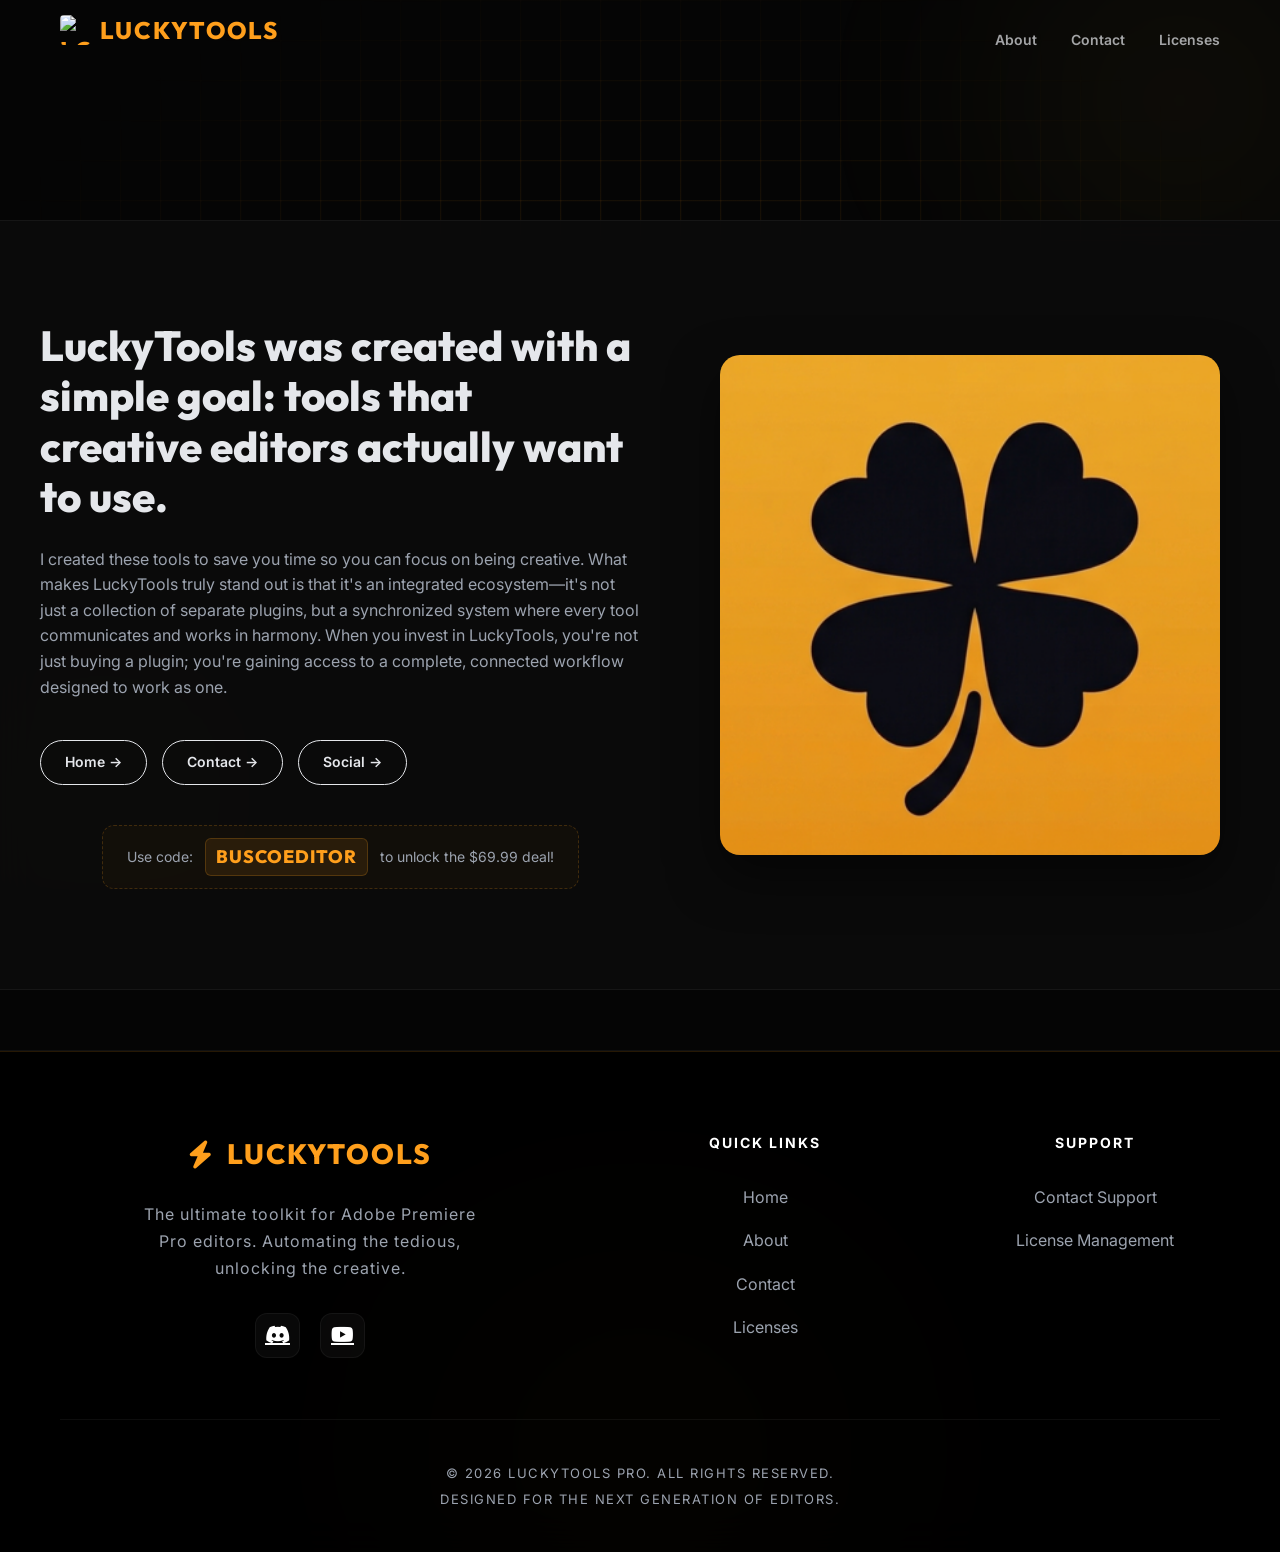
==== about.html @ b43a7d52 "Add files via upload" ====
<!DOCTYPE html>
<html lang="en">
<head>
    <meta charset="UTF-8">
    <meta name="viewport" content="width=device-width, initial-scale=1.0">
    <title>About | LuckyTools</title>
    <link rel="stylesheet" href="style.css">
    <link rel="stylesheet" href="https://cdnjs.cloudflare.com/ajax/libs/font-awesome/6.4.0/css/all.min.css">
</head>
<body>
    <div class="bg-blobs">
        <div class="blob blob-1"></div>
        <div class="blob blob-2"></div>
    </div>

    <header class="container">
        <div class="logo">
            <a href="index.html" style="text-decoration: none; color: inherit; display: inline-flex; align-items: center; gap: 10px;">
                <img src="logo-demo.png" alt="Logo" style="width: 30px; height: 30px; object-fit: contain;">
                LuckyTools
            </a>
        </div>
        <nav>
            <a href="about.html">About</a>
            <a href="contact.html">Contact</a>
            <a href="licenses.html">Licenses</a>
        </nav>
    </header>

    <main>
        <div class="full-width-bg reveal reveal-up active">
            <section class="about-section container">
                <div style="display: flex; align-items: center; justify-content: space-between; gap: 60px;">
                    <div class="about-content">
                        <h1>LuckyTools was created with a simple goal: tools that creative editors actually want to use.</h1>
                        <p>I created these tools to save you time so you can focus on being creative. What makes LuckyTools truly stand out is that it's an integrated ecosystem—it's not just a collection of separate plugins, but a synchronized system where every tool communicates and works in harmony. When you invest in LuckyTools, you're not just buying a plugin; you're gaining access to a complete, connected workflow designed to work as one.</p>
                        
                        <div class="about-links">
                            <a href="index.html" class="btn-outline">Home &rarr;</a>
                            <a href="contact.html" class="btn-outline">Contact &rarr;</a>
                            <a href="https://x.com/jorgeditor" target="_blank" class="btn-outline">Social &rarr;</a>
                        </div>
                        <div class="discount-code" id="discountBox" title="Click to copy code" style="margin-top: 40px;" translate="no">
                            Use code: <span class="code-highlight" id="promoCode">BUSCOEDITOR</span> to unlock the $69.99 deal!
                        </div>
                    </div>
                    <div class="about-visual" style="flex: 0 0 45%;">
                        <img src="about-demo.png" alt="LuckyTools About" class="about-image">
                    </div>
                </div>
            </section>
        </div>
    </main>

    <footer class="site-footer">
        <div class="footer-glow"></div>
        <div class="footer-bottom">
            <div class="container footer-container-inner">
                <div class="footer-content">
                    <div class="footer-brand">
                        <div class="footer-logo">
                            <i class="fas fa-bolt"></i> LUCKYTOOLS
                        </div>
                        <p>The ultimate toolkit for Adobe Premiere Pro editors. Automating the tedious, unlocking the creative.</p>
                        <div class="social-links">
                            <a href="https://discord.gg/55xS3QpR5S" target="_blank" title="Discord"><i class="fab fa-discord"></i></a>
                            <a href="https://www.youtube.com/@jorgeditor" target="_blank" title="YouTube"><i class="fab fa-youtube"></i></a>
                        </div>
                    </div>
                    
                    <div class="footer-nav">
                        <h4>QUICK LINKS</h4>
                        <ul>
                            <li><a href="index.html">Home</a></li>
                            <li><a href="about.html">About</a></li>
                            <li><a href="contact.html">Contact</a></li>
                            <li><a href="licenses.html">Licenses</a></li>
                        </ul>
                    </div>

                    <div class="footer-support">
                        <h4>SUPPORT</h4>
                        <ul>
                            <li><a href="contact.html">Contact Support</a></li>
                            <li><a href="licenses.html">License Management</a></li>
                        </ul>
                    </div>
                </div>
                
                <div class="copyright-text">
                    <p>&copy; 2026 LUCKYTOOLS PRO. ALL RIGHTS RESERVED. <br>DESIGNED FOR THE NEXT GENERATION OF EDITORS.</p>
                </div>
            </div>
        </div>
    </footer>

    <script>
        // Smooth Scroll Reveal Animation
        document.addEventListener('DOMContentLoaded', () => {
            const observerOptions = {
                threshold: 0.15
            };

            const observer = new IntersectionObserver((entries) => {
                entries.forEach(entry => {
                    if (entry.isIntersecting) {
                        entry.target.classList.add('active');
                    }
                });
            }, observerOptions);

            const revealElements = document.querySelectorAll('.reveal');
            revealElements.forEach(el => observer.observe(el));
        });

        // Click-to-copy for discount code
        const discountBox = document.getElementById('discountBox');
        if (discountBox) {
            discountBox.addEventListener('click', () => {
                const code = document.getElementById('promoCode').innerText;
                navigator.clipboard.writeText(code).then(() => {
                    const originalText = discountBox.innerHTML;
                    discountBox.classList.add('copied');
                    discountBox.innerHTML = '<i class="fas fa-check"></i> ' + code + ' Copied!';
                    setTimeout(() => {
                        discountBox.classList.remove('copied');
                        discountBox.innerHTML = originalText;
                    }, 2000);
                });
            });
        }
    </script>
</body>
</html>
---- style.css ----
/* style.css */
@import url('https://fonts.googleapis.com/css2?family=Inter:wght@400;700&family=Outfit:wght@400;700;800&display=swap');

html {
    scroll-behavior: smooth;
}

:root {
    --bg-color: #050505;
    --accent-color: #ff9f1c; /* premium orange */
    --accent-glow: rgba(255, 159, 28, 0.4);
    --text-color: #e5e7eb;
    --text-muted: #9ca3af;
    --card-bg: #0c0c0c;
    --card-border: rgba(255, 255, 255, 0.05);
    --glass-bg: rgba(255, 255, 255, 0.03);
    --container-width: 1200px;
}

* {
    margin: 0;
    padding: 0;
    box-sizing: border-box;
}

body {
    background-color: var(--bg-color);
    color: var(--text-color);
    font-family: 'Inter', sans-serif;
    line-height: 1.6;
    overflow-x: hidden;
}

/* Background Video */
.video-bg-container {
    position: absolute;
    top: 0;
    left: 0;
    width: 100%;
    height: 75vh;
    overflow: hidden;
    z-index: 0;
    pointer-events: none;
}

.seam-hider {
    position: absolute;
    top: 72vh;
    left: 0;
    width: 100%;
    height: 26vh;
    transform: translateY(-50%);
    background: linear-gradient(to bottom, transparent 0%, #050505 30%, #050505 70%, transparent 100%);
    z-index: 0;
    pointer-events: none;
}

.video-bg-container iframe {
    position: absolute;
    top: 40%;
    left: 50%;
    width: 100vw;
    height: 56.25vw; /* 16:9 Aspect Ratio */
    min-height: 100vh;
    min-width: 177.77vh; /* 16:9 Aspect Ratio */
    transform: translate(-50%, -50%) scale(1.15);
    pointer-events: none;
    opacity: 0;
    animation: youtube-slide-down 2.5s cubic-bezier(0.2, 1, 0.3, 1) forwards;
    animation-delay: 0.3s;
}

@keyframes youtube-slide-down {
    0% {
        opacity: 0;
        transform: translate(-50%, -60%) scale(1.15);
    }
    100% {
        opacity: 1;
        transform: translate(-50%, -50%) scale(1.15);
    }
}

/* Background Grid Overlay (Premium RGB Glow) */
body::before {
    content: '';
    position: fixed;
    top: 0;
    left: 0;
    width: 100%;
    height: 100%;
    background-image: 
        /* Sharp grid lines - lowered opacity */
        linear-gradient(rgba(255, 159, 28, 0.08) 1px, transparent 1px),
        linear-gradient(90deg, rgba(255, 159, 28, 0.08) 1px, transparent 1px),
        /* Soft glow lines - lowered opacity */
        linear-gradient(rgba(255, 159, 28, 0.03) 2px, transparent 2px),
        linear-gradient(90deg, rgba(255, 159, 28, 0.03) 2px, transparent 2px);
    background-size: 40px 40px, 40px 40px, 40px 40px, 40px 40px;
    -webkit-mask-image: radial-gradient(ellipse at center, black 20%, transparent 80%);
    mask-image: radial-gradient(ellipse at center, black 20%, transparent 80%);
    z-index: -1;
    pointer-events: none;
    animation: grid-drift 30s linear infinite, grid-rgb 20s linear infinite; /* Slowed down */
}

@keyframes grid-drift {
    from { background-position: 0 0; }
    to { background-position: 0 40px; }
}

@keyframes grid-rgb {
    0% { filter: hue-rotate(0deg) brightness(1); }
    50% { filter: hue-rotate(15deg) brightness(1.1); } /* Softer RGB jump */
    100% { filter: hue-rotate(0deg) brightness(1); }
}

.container {
    max-width: var(--container-width);
    margin: 0 auto;
    padding: 0 20px;
}

.hero.container {
    max-width: 1600px; /* Expanded for 16:9 video */
}

header {
    height: 80px;
    display: flex;
    justify-content: space-between;
    align-items: center;
    position: relative;
    z-index: 10;
}

.logo img {
    border-radius: 4px; /* Slight rounding requested */
}

.logo {
    font-family: 'Outfit', sans-serif;
    font-weight: 800;
    font-size: 24px;
    text-transform: uppercase;
    letter-spacing: 2px;
    color: var(--accent-color);
}

nav a {
    color: var(--text-color);
    text-decoration: none;
    margin-left: 30px;
    font-size: 14px;
    font-weight: 600;
    opacity: 0.7;
    transition: opacity 0.3s;
}

nav a:hover {
    opacity: 1;
}

main {
    padding-top: 60px;
}

.hero {
    display: flex;
    justify-content: center;
    align-items: center;
    min-height: 80vh;
    padding: 60px 0;
    position: relative;
    z-index: 1;
}

.hero-content-wrapper {
    display: flex;
    align-items: stretch; /* Match height of card and video precisely */
    justify-content: center;
    gap: 24px;
    width: 100%;
}

.hero-card-column {
    flex: 0 0 390px;
}

.hero-video-column {
    flex: 1; /* Expand horizontally to maintain ratio */
    display: flex;
    align-items: center;
    justify-content: flex-start;
}

.hero-card {
    background: var(--card-bg);
    border: 1px solid var(--card-border);
    backdrop-filter: blur(10px);
    padding: 36px;
    border-radius: 24px;
    width: 100%;
    height: 100%;
    position: relative;
    overflow: hidden;
    box-shadow: 0 20px 50px rgba(0, 0, 0, 0.5);
}

.hero-card::before {
    content: '';
    position: absolute;
    top: 0;
    left: 0;
    width: 100%;
    height: 4px;
    background: var(--accent-color);
}

.full-width-bg {
    width: 100%;
    background: rgba(12, 12, 12, 0.9);
    border-top: 1px solid rgba(255, 255, 255, 0.05);
    border-bottom: 1px solid rgba(255, 255, 255, 0.05);
    backdrop-filter: blur(20px);
    position: relative;
    margin-top: 80px;
    margin-bottom: 40px;
}


.hero-icon {
    font-size: 32px;
    color: var(--accent-color);
    margin-bottom: 24px;
}

h1 {
    font-family: 'Outfit', sans-serif;
    font-size: 36px; /* Reduced from 45px */
    font-weight: 800;
    margin-bottom: 20px;
    line-height: 1.1;
}

h1 span {
    background: linear-gradient(90deg, #ff9f1c, #ffcc00, #ff5722, #ff9f1c);
    background-size: 300% auto;
    -webkit-background-clip: text;
    background-clip: text;
    -webkit-text-fill-color: transparent;
    animation: premium-orange-rgb 4s linear infinite;
    display: inline-block;
}

@keyframes premium-orange-rgb {
    0% { background-position: 0% center; }
    100% { background-position: 300% center; }
}

.hero-card p {
    color: var(--text-muted);
    font-size: 13px; /* Reduced from 14px */
    margin-bottom: 40px;
    max-width: 600px;
}

.btn-download {
    display: inline-flex;
    align-items: center;
    gap: 10px;
    background-color: #ffffff;
    color: #000000;
    padding: 16px 32px;
    border-radius: 12px;
    text-decoration: none;
    font-weight: 700;
    white-space: nowrap;
    transition: transform 0.3s, background-color 0.3s;
}

.btn-download:hover {
    transform: translateY(-2px);
    background-color: var(--accent-color);
}

.category-section {
    margin-bottom: 40px;
}

.category-title {
    font-family: 'Outfit', sans-serif;
    font-size: 20px;
    text-transform: uppercase;
    letter-spacing: 3px;
    color: var(--accent-color);
    text-align: center;
    margin-bottom: 10px;
    display: flex;
    flex-direction: column;
    align-items: center;
}

.category-title::after {
    content: '';
    width: 0;
    height: 0;
}

.section-divider {
    text-align: center;
    margin: 0 0 60px 0;
}

.section-divider h2 {
    font-family: 'Outfit', sans-serif;
    font-size: 14px;
    letter-spacing: 5px;
    color: var(--accent-color);
    text-transform: uppercase;
    margin: 8px 0;
}

.section-divider .line {
    width: 2px;
    height: 30px;
    background: linear-gradient(to bottom, transparent 0%, var(--accent-color) 40%, var(--accent-color) 60%, transparent 100%);
    margin: 0 auto;
    opacity: 0.8;
}

.feature-row {
    display: flex;
    align-items: center;
    gap: 80px;
    margin-bottom: 60px;
}

.feature-row.reverse {
    flex-direction: row-reverse;
}

.feature-visual {
    flex: 1;
    position: relative;
}

.feature-content {
    flex: 1;
}

.neon-glow {
    position: absolute;
    top: 50%;
    left: 50%;
    transform: translate(-50%, -50%);
    width: 120%;
    height: 120%;
    background: radial-gradient(circle, var(--accent-glow) 0%, transparent 70%);
    filter: blur(40px);
    z-index: -1;
    opacity: 0.5;
}

.feature-image {
    width: 100%;
    border-radius: 20px;
    border: 1px solid var(--card-border);
    box-shadow: 0 30px 60px rgba(0,0,0,0.5);
    background: #111;
    transition: transform 0.5s cubic-bezier(0.25, 1, 0.5, 1);
}

.feature-row:hover .feature-image {
    transform: translateY(-10px) scale(1.02);
}

.feature-badge {
    display: inline-flex;
    align-items: center;
    gap: 8px;
    padding: 6px 16px;
    background: rgba(255, 255, 255, 0.05);
    border: 1px solid var(--card-border);
    border-radius: 100px;
    font-size: 11px;
    font-weight: 700;
    text-transform: uppercase;
    color: var(--accent-color);
    margin-bottom: 24px;
}

.feature-badge .dot {
    width: 6px;
    height: 6px;
    background: var(--accent-color);
    border-radius: 50%;
    box-shadow: 0 0 10px var(--accent-color);
}

.feature-content h3 {
    font-size: 48px;
    font-family: 'Outfit', sans-serif;
    font-weight: 800;
    line-height: 1.1;
    margin-bottom: 24px;
}

.feature-content p {
    font-size: 18px;
    color: var(--text-muted);
    border-left: 2px solid var(--accent-glow);
    padding-left: 24px;
    margin-bottom: 32px;
}

.feature-list {
    list-style: none;
    display: grid;
    grid-template-columns: 1fr 1fr;
    gap: 16px;
}

.feature-list li {
    font-family: monospace;
    font-size: 13px;
    color: var(--text-muted);
    display: flex;
    align-items: center;
    gap: 10px;
}

.feature-list li span {
    color: var(--accent-color);
    font-weight: bold;
}

footer {
    padding: 60px 0;
    text-align: center;
    border-top: 1px solid var(--card-border);
    margin-top: 100px;
}

footer p {
    color: var(--text-muted);
    font-size: 12px;
    letter-spacing: 1px;
}

/* Coming Soon Badge */
.coming-soon {
    display: inline-block;
    background: #ff9f1c; /* premium orange */
    color: #fff;
    padding: 6px 14px;
    border-radius: 8px;
    font-weight: 800;
    font-size: 11px;
    letter-spacing: 1px;
    text-transform: uppercase;
    box-shadow: 0 0 15px rgba(255, 159, 28, 0.4);
    position: absolute;
    top: -25px; /* Above price */
    left: 50%;
    transform: translateX(-50%); /* Properly center even if text length changes */
    white-space: nowrap;
}

.bounce-anim {
    animation: promo-bounce 2s infinite ease-in-out;
}

@keyframes promo-bounce {
    0%, 100% { transform: translateX(-50%) translateY(0); }
    50% { transform: translateX(-50%) translateY(-8px); }
}

/* Background Blobs */
.bg-blobs {
    position: fixed;
    top: 0;
    left: 0;
    width: 100%;
    height: 100%;
    z-index: -2;
    overflow: hidden;
    pointer-events: none;
}

.blob {
    position: absolute;
    width: 600px;
    height: 600px;
    background: radial-gradient(circle, rgba(255, 216, 77, 0.05) 0%, transparent 70%);
    border-radius: 50%;
    filter: blur(80px);
    pointer-events: none;
}

.blob-1 {
    top: -200px;
    right: -200px;
}

.blob-2 {
    bottom: -200px;
    left: -200px;
}

@media (max-width: 768px) {
    h1 {
        font-size: 40px;
    }
    .hero-card {
        padding: 30px;
    }
}

/* Pricing & Action Styles */
.hero-actions {
    display: flex;
    flex-direction: column;
    gap: 32px;
    margin-top: 50px;
    align-items: center;
}

.main-actions {
    display: flex;
    justify-content: center;
    align-items: center;
    gap: 60px;
    width: 100%;
}

@media (max-width: 768px) {
    .main-actions {
        flex-direction: column;
        gap: 30px;
        text-align: center;
    }
}

.price-box {
    display: inline-flex;
    align-items: center;
    justify-content: center;
    gap: 15px;
    margin-bottom: 0;
    position: relative; /* relative for absolute badge */
}

.price-strikethrough {
    font-size: 24px;
    color: var(--text-muted);
    text-decoration: line-through;
    font-weight: 600;
}

.price-current {
    font-size: 36px;
    color: var(--accent-color);
    font-weight: 800;
    font-family: 'Outfit', sans-serif;
}

.discount-code {
    font-size: 14px;
    color: var(--text-muted);
    margin: 20px auto 0 auto; /* Added auto margins for centering */
    text-align: center;
    background: rgba(255, 159, 28, 0.03);
    border: 1px dashed rgba(255, 159, 28, 0.2);
    padding: 12px 24px;
    border-radius: 12px;
    display: flex; /* Changed from inline-flex to flex */
    width: fit-content; /* Ensure it only takes needed width */
    align-items: center;
    justify-content: center;
    gap: 12px;
    transition: all 0.3s cubic-bezier(0.4, 0, 0.2, 1);
    cursor: pointer;
    user-select: none;
}

.discount-code:hover {
    background: rgba(255, 159, 28, 0.08);
    border-color: rgba(255, 159, 28, 0.5);
    transform: translateY(-2px);
    color: var(--text-color);
}

.discount-code.copied {
    border-style: solid;
    border-color: #4ade80; /* green */
    background: rgba(74, 222, 128, 0.1);
    color: #4ade80;
}

.code-highlight {
    color: var(--accent-color);
    font-weight: 800;
    font-family: 'Outfit', sans-serif;
    font-size: 18px;
    letter-spacing: 1px;
    background: rgba(255, 159, 28, 0.1);
    padding: 4px 10px;
    border-radius: 6px;
    border: 1px solid rgba(255, 159, 28, 0.2);
    animation: code-pulse 2s infinite;
    pointer-events: none; /* so click hits the box */
}

@keyframes code-pulse {
    0% { box-shadow: 0 0 0 0 rgba(255, 159, 28, 0.4); }
    70% { box-shadow: 0 0 0 10px rgba(255, 159, 28, 0); }
    100% { box-shadow: 0 0 0 0 rgba(255, 159, 28, 0); }
}

/* Features Grid */
.features-grid {
    display: grid;
    grid-template-columns: repeat(auto-fit, minmax(250px, 1fr));
    gap: 24px;
    margin-bottom: 20px;
    text-align: left;
}

.feature-card {
    background: rgba(0, 0, 0, 0.1);
    backdrop-filter: blur(4px);
    -webkit-backdrop-filter: blur(4px);
    border: 1px solid var(--card-border);
    padding: 30px;
    border-radius: 16px;
    transition: transform 0.4s cubic-bezier(0.175, 0.885, 0.32, 1.275), border-color 0.3s ease, box-shadow 0.3s ease;
    will-change: transform, box-shadow;
}

.feature-card:hover {
    transform: translateY(-8px) scale(1.02);
    box-shadow: 0 20px 40px rgba(0, 0, 0, 0.6);
    border-color: rgba(255, 255, 255, 0.1);
}

.feature-card h4 {
    font-family: 'Outfit', sans-serif;
    color: var(--accent-color);
    font-size: 20px;
    margin-bottom: 15px;
}

.feature-card ul {
    list-style: none;
    color: var(--text-color);
    font-size: 14px;
}

.feature-card ul li {
    margin-bottom: 10px;
    display: flex;
    align-items: flex-start;
    gap: 10px;
}

.feature-card ul li i {
    color: var(--accent-color);
    font-size: 12px;
    margin-top: 4px;
}

/* Hero Badges */
.hero-badges {
    position: absolute;
    top: 30px;
    right: 30px;
    display: flex;
    gap: 15px;
    align-items: flex-start;
}

.badge-item {
    display: flex;
    flex-direction: column;
    align-items: center;
    gap: 8px;
}

.badge-item img.app-icon {
    width: 40px;
    height: 40px;
    object-fit: contain;
}

.badge-item img.sys-icon {
    width: 35px;
    height: 35px;
    object-fit: contain;
    margin-top: 2px;
}

.badge-item span {
    font-size: 10px;
    font-weight: 700;
    color: var(--text-color);
    text-transform: uppercase;
    letter-spacing: 0.5px;
    background: rgba(255, 255, 255, 0.1);
    padding: 4px 8px;
    border-radius: 6px;
}

/* Reviews Section */
.reviews-section {
    padding: 20px 0px 0;
}

.reviews-header {
    display: flex;
    justify-content: space-between;
    align-items: flex-end;
    margin-bottom: 50px;
    padding-bottom: 20px;
}

@media (max-width: 768px) {
    .reviews-header {
        flex-direction: column;
        align-items: flex-start;
        gap: 10px;
    }
    .reviews-header p {
        text-align: left !important;
    }
}

.reviews-header h2 {
    font-family: 'Outfit', sans-serif;
    font-size: 42px;
    font-weight: 800;
}

.reviews-header h2 span {
    color: var(--accent-color);
}

.reviews-header p {
    color: var(--text-muted);
    font-size: 14px;
    text-align: right;
    max-width: 300px;
}

.reviews-marquee {
    overflow: hidden;
    white-space: nowrap;
    position: relative;
    width: 100%;
    padding: 20px 0;
}

/* Optional Edge fading effect */
.reviews-marquee::before,
.reviews-marquee::after {
    content: '';
    position: absolute;
    top: 0;
    width: 150px;
    height: 100%;
    z-index: 2;
    pointer-events: none;
}

.reviews-marquee::before {
    left: 0;
    background: linear-gradient(to right, var(--bg-color), transparent);
}

.reviews-marquee::after {
    right: 0;
    background: linear-gradient(to left, var(--bg-color), transparent);
}

.reviews-track {
    display: flex;
    gap: 20px;
    width: max-content;
    animation: scroll-marquee 40s linear infinite;
}

.reviews-track:hover {
    animation-play-state: paused;
}

@keyframes scroll-marquee {
    0% { transform: translateX(0); }
    100% { transform: translateX(calc(-50% - 10px)); }
}

.review-card {
    background: var(--card-bg);
    border: 1px solid var(--card-border);
    padding: 30px;
    border-radius: 16px;
    position: relative;
    overflow: hidden;
    display: flex;
    flex-direction: column;
    width: 350px;
    flex-shrink: 0;
    white-space: normal;
    transition: transform 0.2s ease, border-color 0.2s ease, box-shadow 0.2s ease;
    will-change: transform, box-shadow;
}

.review-card:hover {
    border-color: var(--accent-color);
    transform: translateY(-8px);
    box-shadow: 0 15px 35px rgba(255, 159, 28, 0.2);
}

.quote-mark {
    font-family: 'Outfit', sans-serif;
    position: absolute;
    top: 10px;
    right: 20px;
    font-size: 80px;
    font-weight: 800;
    color: rgba(255, 255, 255, 0.03);
    line-height: 1;
}

.stars {
    color: var(--accent-color);
    font-size: 12px;
    margin-bottom: 20px;
    letter-spacing: 2px;
}

.review-text {
    font-size: 14px;
    color: var(--text-color);
    line-height: 1.6;
    margin-bottom: 30px;
    flex-grow: 1;
    z-index: 1;
}

.reviewer-info {
    display: flex;
    align-items: center;
    gap: 15px;
    z-index: 1;
    text-decoration: none;
    cursor: pointer;
    transition: opacity 0.3s ease;
}

.reviewer-info:hover p, .reviewer-info:hover span, .reviewer-info:hover {
    opacity: 0.8;
}

.avatar {
    width: 45px;
    height: 45px;
    border-radius: 50%;
    object-fit: cover;
    background-color: #1a1a1a;
}

.reviewer-details {
    display: flex;
    flex-direction: column;
}

.reviewer-name {
    font-weight: 700;
    font-size: 14px;
    color: #fff;
    font-family: 'Outfit', sans-serif;
}

.reviewer-role {
    font-size: 12px;
    color: var(--text-muted);
}

/* About Page Styles */
.about-section {
    display: flex;
    align-items: center;
    justify-content: space-between;
    gap: 60px;
    min-height: 60vh;
    padding: 100px 0;
}

@media (max-width: 900px) {
    .about-section {
        flex-direction: column;
        text-align: center;
    }
}

.about-content {
    flex: 1;
}

.about-content h1 {
    font-family: 'Outfit', sans-serif;
    font-size: 42px;
    line-height: 1.2;
    margin-bottom: 24px;
    font-weight: 800;
}

.about-content p {
    font-size: 16px;
    color: var(--text-muted);
    line-height: 1.6;
    margin-bottom: 40px;
    max-width: 600px;
}

.about-links {
    display: flex;
    gap: 15px;
    flex-wrap: wrap;
}

@media (max-width: 900px) {
    .about-links {
        justify-content: center;
    }
}

.btn-outline {
    display: inline-flex;
    align-items: center;
    justify-content: center;
    border: 1px solid var(--text-color);
    color: var(--text-color);
    padding: 10px 24px;
    border-radius: 30px;
    text-decoration: none;
    font-size: 14px;
    font-weight: 600;
    transition: all 0.3s ease;
}

.btn-outline:hover {
    background: var(--text-color);
    color: var(--bg-color);
}

.about-visual {
    flex: 1;
    display: flex;
    justify-content: center;
    position: relative;
    width: 100%;
}

.about-image {
    width: 100%;
    max-width: 500px;
    border-radius: 20px;
    box-shadow: 0 20px 50px rgba(0,0,0,0.5);
    background: #111;
    aspect-ratio: 1 / 1;
    object-fit: cover;
}

/* Contact Page Styles */
.contact-section {
    min-height: 60vh;
    display: flex;
    flex-direction: column;
    justify-content: center;
    align-items: center;
    text-align: center;
    padding: 100px 0;
}

.contact-content h1 {
    font-family: 'Outfit', sans-serif;
    font-size: 42px;
    font-weight: 800;
    margin-bottom: 16px;
}

.contact-content p {
    color: var(--text-muted);
    font-size: 18px;
    margin-bottom: 40px;
}

.btn-discord {
    display: inline-flex;
    align-items: center;
    gap: 12px;
    background: transparent;
    border: 2px solid #5865F2; /* Discord branding color */
    color: #fff;
    padding: 16px 40px;
    border-radius: 30px;
    font-weight: 700;
    font-size: 16px;
    text-decoration: none;
    transition: all 0.3s ease;
    margin-bottom: 30px;
    box-shadow: 0 0 20px rgba(88, 101, 242, 0.2);
}

.btn-discord i {
    font-size: 20px;
}

.btn-discord:hover {
    background: #5865F2;
    transform: translateY(-3px);
    box-shadow: 0 10px 30px rgba(88, 101, 242, 0.4);
}

.social-links-contact a {
    color: var(--text-muted);
    text-decoration: none;
    font-size: 14px;
    font-weight: 600;
    transition: color 0.3s;
}

.social-links-contact a:hover {
    color: #fff;
}

/* Pricing & Licensing Section */
.license-info-simple {
    margin-top: 24px;
    font-size: 14px;
    color: var(--text-muted);
    display: flex;
    align-items: center;
    gap: 10px;
    justify-content: center;
}

.license-info-simple i {
    color: var(--accent-color);
}

.license-info-simple .more-info-link {
    color: var(--accent-color);
    text-decoration: underline;
    text-underline-offset: 4px;
    font-weight: 700;
    transition: opacity 0.3s ease;
    margin-left: 5px;
}

.license-info-simple .more-info-link:hover {
    opacity: 0.8;
}

.licensing-section {
    padding: 0 0 100px 0;
}

.licensing-section .section-divider {
    margin-top: 0;
}

.licensing-grid {
    display: grid;
    grid-template-columns: repeat(auto-fit, minmax(350px, 1fr));
    gap: 40px;
    margin-top: 60px;
}

.license-card {
    background: var(--card-bg);
    border: 1px solid var(--card-border);
    padding: 60px 40px;
    border-radius: 24px;
    text-align: center;
    transition: transform 0.2s ease, border-color 0.2s ease, box-shadow 0.2s ease;
    will-change: transform, box-shadow;
}

.license-card:hover {
    transform: translateY(-8px);
    border-color: var(--accent-color);
    box-shadow: 0 15px 35px rgba(255, 159, 28, 0.2);
}

.license-icon {
    font-size: 50px;
    color: var(--accent-color);
    margin-bottom: 24px;
}

.license-card h3 {
    font-family: 'Outfit', sans-serif;
    font-size: 28px;
    font-weight: 800;
    margin-bottom: 20px;
}

.license-card p {
    color: var(--text-muted);
    line-height: 1.7;
    font-size: 17px;
}

/* Reveal Animation System */
.reveal {
    opacity: 0;
    transition: opacity 1.2s cubic-bezier(0.2, 1, 0.3, 1), 
                transform 1.2s cubic-bezier(0.2, 1, 0.3, 1);
    will-change: transform, opacity;
}

.reveal-up { transform: translateY(40px); }
.reveal-left { transform: translateX(-50px); }
.reveal-right { transform: translateX(50px); }
.reveal-zoom { transform: scale(0.9); }

.reveal.active {
    opacity: 1;
    transform: translate(0) scale(1);
}

/* Staggered Delays for Grid Elements */
.delay-1 { transition-delay: 0.1s; }
.delay-2 { transition-delay: 0.2s; }
.delay-3 { transition-delay: 0.3s; }
.delay-4 { transition-delay: 0.4s; }
.delay-5 { transition-delay: 0.5s; }

/* End of styles */

/* --- Licenses Page Exceptions --- */
.licenses-main {
    display: flex;
    flex-direction: column;
    gap: 8vh;
    padding-top: 15vh;
    padding-bottom: 15vh;
}

/* Manage Licenses Portal */
.portal-section {
    text-align: center;
    max-width: 800px;
    margin: 0 auto;
}

.portal-section h2 {
    font-size: 56px;
    font-weight: 500;
    margin-bottom: 20px;
    color: #fff;
    font-family: 'Outfit', sans-serif;
    letter-spacing: -1px;
}

.portal-desc {
    color: var(--text-muted);
    font-size: 18px;
    line-height: 1.6;
    margin-bottom: 40px;
}

.portal-btn {
    display: inline-flex;
    align-items: center;
    justify-content: center;
    gap: 12px;
    background: transparent;
    color: #fff;
    text-decoration: none;
    font-size: 18px;
    font-weight: 500;
    padding: 16px 32px;
    min-width: 280px; /* Alargado */
    border-radius: 50px;
    border: 2px solid var(--accent-color);
    box-shadow: 0 0 20px rgba(255, 159, 28, 0.4);
    transition: all 0.3s cubic-bezier(0.2, 1, 0.3, 1);
    margin-bottom: 30px;
}

.portal-btn:hover {
    background: var(--accent-color);
    color: #111; /* Dark text for punchy contrast on bright orange background */
    box-shadow: 0 10px 30px rgba(255, 159, 28, 0.4);
    transform: translateY(-3px) scale(1.02);
}

.portal-note {
    color: var(--text-muted);
    font-size: 14px;
    display: flex;
    align-items: center;
    justify-content: center;
    gap: 8px;
}

.accent-dot {
    width: 6px;
    height: 6px;
    background-color: var(--accent-color);
    border-radius: 50%;
    display: inline-block;
    box-shadow: 0 0 8px rgba(255, 159, 28, 0.8);
}

/* FAQ Section */
.faq-section {
    max-width: 900px;
    margin: 0 auto;
}

.faq-section h2 {
    text-align: center;
    font-size: 32px;
    font-weight: 500;
    margin-bottom: 30px;
    color: #fff;
    font-family: 'Outfit', sans-serif;
}

.faq-accordion {
    display: flex;
    flex-direction: column;
    gap: 12px;
}

.faq-item {
    background: #0a0a0c;
    border: 1px solid rgba(255, 255, 255, 0.05);
    border-radius: 12px;
    overflow: hidden;
    cursor: pointer;
    transition: all 0.3s ease;
}

.faq-item:hover {
    border-color: rgba(255, 159, 28, 0.2);
}

.faq-question {
    padding: 24px;
    font-size: 16px;
    font-weight: 500;
    color: #e0e0e0;
    display: flex;
    justify-content: space-between;
    align-items: center;
    transition: all 0.3s ease;
}

.faq-question i {
    color: var(--text-muted);
    font-size: 14px;
    transition: transform 0.3s ease;
}

.faq-answer {
    max-height: 0;
    padding: 0 24px;
    overflow: hidden;
    transition: all 0.3s ease;
}

.faq-answer p {
    color: var(--text-muted);
    font-size: 15px;
    line-height: 1.6;
    padding-bottom: 24px;
}

.faq-item.open {
    border-color: rgba(255, 159, 28, 0.5);
}

.faq-item.open .faq-question {
    color: #fff;
}

.faq-item.open .faq-question i {
    transform: rotate(180deg);
    color: var(--accent-color);
}

.faq-item.open .faq-answer {
    max-height: 200px;
}

/* Hero Pop Animation */
.load-pop {
    animation: hero-pop-in 0.8s cubic-bezier(0.175, 0.885, 0.32, 1.275) forwards;
    transform-origin: center center;
    opacity: 0;
    /* Optional: Adding a slight delay so it pops right after page renders, matching video entrance nicely */
    animation-delay: 0.1s;
}

@keyframes hero-pop-in {
    0% {
        opacity: 0;
        transform: scale(0.4) translateY(40px);
    }
    100% {
        opacity: 1;
        transform: scale(1) translateY(0);
    }
}
.premium-video-wrapper {
    height: 100%; /* Match card height exactly */
    aspect-ratio: 16 / 9; /* Strictly 16:9 widescreen */
    width: auto; /* Calculate width from height + ratio */
    max-width: none; /* Do not squash width */
    background: #000;
    border-radius: 20px;
    overflow: hidden;
    border: 1px solid rgba(255, 255, 255, 0.05);
    box-shadow: 0 40px 100px rgba(0, 0, 0, 0.8);
    position: relative;
}

.premium-video-wrapper iframe {
    width: 100%;
    height: 100%;
    border: none;
}



.load-pop-delay {
    animation: hero-pop-in 0.8s cubic-bezier(0.175, 0.885, 0.32, 1.275) forwards;
    transform-origin: center center;
    opacity: 0;
    animation-delay: 0.3s;
}

/* Responsiveness for Side-by-Side Hero */
@media (max-width: 1300px) {
    .container.hero {
        max-width: 100%;
        padding: 0 40px;
    }
}

@media (max-width: 1100px) {
    .hero-content-wrapper {
        flex-direction: column;
        gap: 60px;
        text-align: center;
        align-items: center;
    }
    
    .hero-card-column {
        flex: 0 0 auto;
        width: 100%;
        max-width: 650px;
    }
    
    .hero-card {
        margin: 0 auto;
        height: auto;
    }

    .hero-video-column {
        width: 100%;
        max-width: 800px;
    }
    
    .premium-video-wrapper {
        height: auto;
    }
}

@media (max-width: 768px) {
    h1 {
        font-size: 42px;
    }
    
    .hero-card {
        padding: 40px 20px;
    }
}

/* --- End of Custom Video Styles --- */

/* Boosting scale for 2K+ Monitors */
@media (min-width: 2000px) {
    .hero.container {
        max-width: 2000px;
    }
    
    .hero-card-column {
        flex: 0 0 550px;
    }
    
    .hero-card {
        padding: 60px;
    }
    
    h1 {
        font-size: 64px;
    }
    
    .hero-card p {
        font-size: 18px;
        max-width: 700px;
    }
    
    .hero-content-wrapper {
        gap: 60px;
    }
    
    .price-current {
        font-size: 48px;
    }

    .btn-download {
        padding: 24px 48px;
        font-size: 18px;
    }

    .discount-code {
        font-size: 18px;
        padding: 16px 32px;
    }

    .code-highlight {
        font-size: 22px;
    }
}
/* --- Professional Footer Styles (Unified) --- */
.site-footer {
    position: relative;
    padding: 0;
    margin-top: 60px; /* Reduced from 150px to fix large gaps */
    overflow: hidden;
}

.footer-glow {
    position: absolute;
    bottom: -150px;
    left: 50%;
    transform: translateX(-50%);
    width: 800px;
    height: 500px;
    background: radial-gradient(circle, rgba(255, 159, 28, 0.12) 0%, transparent 70%);
    filter: blur(100px);
    z-index: -1;
    pointer-events: none;
}

.footer-bottom {
    background: rgba(0, 0, 0, 0.85);
    padding: 80px 0 40px 0;
    border-top: 1px solid rgba(255, 159, 28, 0.15);
    backdrop-filter: blur(20px);
}

.footer-content {
    display: grid;
    grid-template-columns: 2fr 1fr 1fr;
    gap: 80px;
    padding-bottom: 60px;
    border-bottom: 1px solid rgba(255, 255, 255, 0.05);
    margin-bottom: 40px;
    text-align: center; /* Center text across all footer columns */
}

.footer-logo {
    font-family: 'Outfit', sans-serif;
    font-weight: 800;
    font-size: 28px;
    letter-spacing: 2px;
    color: var(--accent-color);
    margin-bottom: 24px;
    display: flex;
    align-items: center;
    justify-content: center; /* Center the logo brand */
    gap: 12px;
}

.footer-brand p {
    color: var(--text-muted);
    font-size: 16px;
    line-height: 1.7;
    max-width: 360px;
    margin: 0 auto 30px auto; /* Center the brand paragraph */
}

.social-links {
    display: flex;
    gap: 20px;
    justify-content: center; /* Center social icons */
}

.social-links a {
    width: 45px;
    height: 45px;
    background: rgba(255, 255, 255, 0.03);
    border-radius: 12px;
    display: flex;
    align-items: center;
    justify-content: center;
    color: white;
    font-size: 20px;
    transition: all 0.4s cubic-bezier(0.175, 0.885, 0.32, 1.275);
    border: 1px solid rgba(255, 255, 255, 0.05);
}

.social-links a:hover {
    background: var(--accent-color);
    color: #000;
    transform: translateY(-8px) scale(1.1);
    box-shadow: 0 15px 30px rgba(255, 159, 28, 0.3);
    border-color: transparent;
}

.footer-nav h4, 
.footer-support h4 {
    color: white;
    font-size: 14px;
    font-weight: 700;
    letter-spacing: 2px;
    margin-bottom: 30px;
    text-transform: uppercase;
    position: relative;
}

/* Removed the weird lines from footer headers */

.footer-nav ul, 
.footer-support ul {
    list-style: none;
    padding: 0;
}

.footer-nav li, 
.footer-support li {
    margin-bottom: 18px;
}

.footer-nav a, 
.footer-support a {
    color: var(--text-muted);
    text-decoration: none;
    font-size: 16px;
    transition: all 0.3s ease;
    display: inline-block;
}

.footer-nav a:hover, 
.footer-support a:hover {
    color: var(--accent-color);
    transform: translateX(5px);
}

.copyright-text {
    text-align: center;
}

.copyright-text p {
    color: var(--text-muted);
    font-size: 13px;
    letter-spacing: 1.5px;
    line-height: 2;
    text-transform: uppercase;
}

@media (max-width: 992px) {
    .footer-content {
        grid-template-columns: 1fr 1fr;
        gap: 50px;
    }
    
    .footer-brand {
        grid-column: span 2;
        text-align: center;
    }
    
    .footer-brand p {
        margin: 0 auto 30px auto;
    }
    
    .social-links {
        justify-content: center;
    }
    
    .footer-nav h4::after, 
    .footer-support h4::after {
        left: 50%;
        transform: translateX(-50%);
    }
}

@media (max-width: 600px) {
    .footer-content {
        grid-template-columns: 1fr;
        text-align: center;
    }
    
    .footer-nav, .footer-support {
        grid-column: span 1;
    }
}
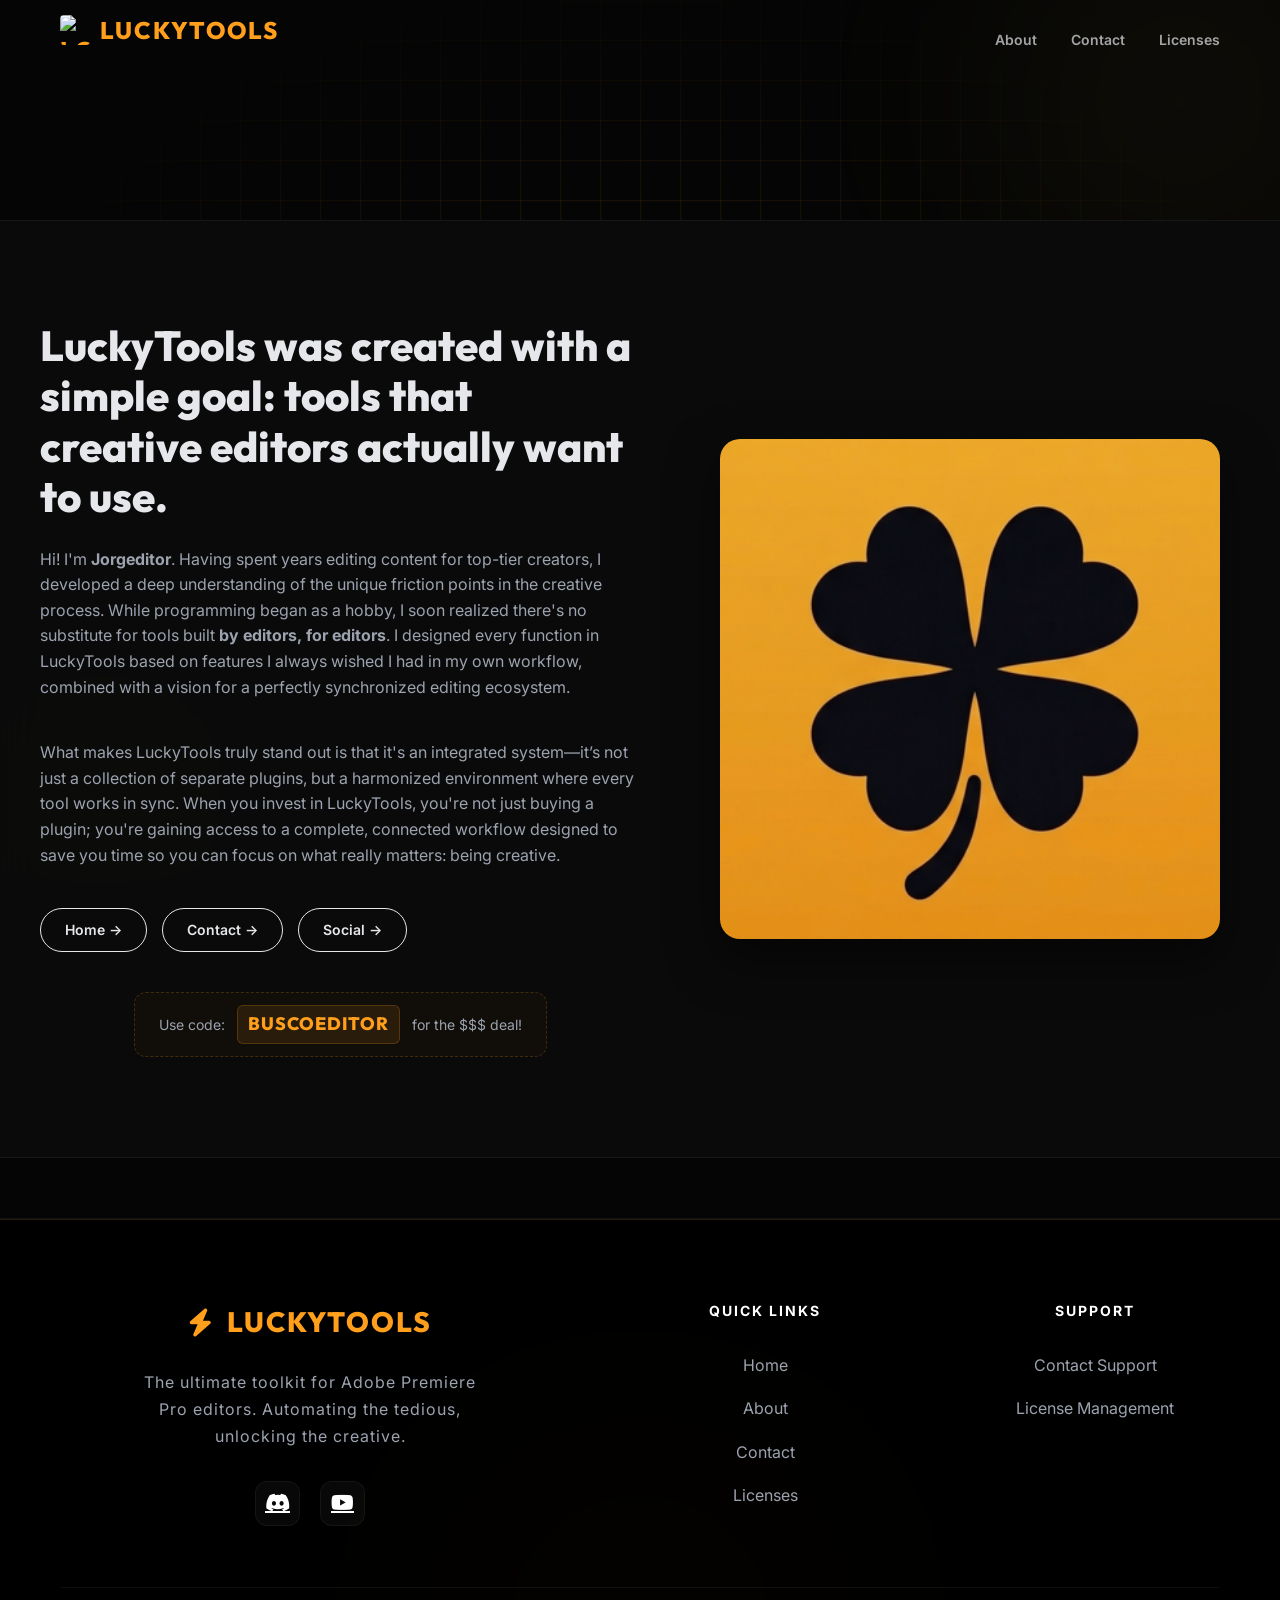
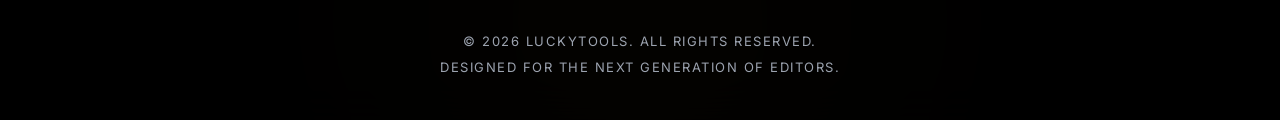
==== commit 95aa0746: "Add files via upload" ====
--- a/about.html
+++ b/about.html
@@ -33,7 +33,8 @@
                 <div style="display: flex; align-items: center; justify-content: space-between; gap: 60px;">
                     <div class="about-content">
                         <h1>LuckyTools was created with a simple goal: tools that creative editors actually want to use.</h1>
-                        <p>I created these tools to save you time so you can focus on being creative. What makes LuckyTools truly stand out is that it's an integrated ecosystem—it's not just a collection of separate plugins, but a synchronized system where every tool communicates and works in harmony. When you invest in LuckyTools, you're not just buying a plugin; you're gaining access to a complete, connected workflow designed to work as one.</p>
+                        <p>Hi! I'm <strong>Jorgeditor</strong>. Having spent years editing content for top-tier creators, I developed a deep understanding of the unique friction points in the creative process. While programming began as a hobby, I soon realized there's no substitute for tools built <strong>by editors, for editors</strong>. I designed every function in LuckyTools based on features I always wished I had in my own workflow, combined with a vision for a perfectly synchronized editing ecosystem.</p>
+                        <p>What makes LuckyTools truly stand out is that it's an integrated system—it’s not just a collection of separate plugins, but a harmonized environment where every tool works in sync. When you invest in LuckyTools, you're not just buying a plugin; you're gaining access to a complete, connected workflow designed to save you time so you can focus on what really matters: being creative.</p>
                         
                         <div class="about-links">
                             <a href="index.html" class="btn-outline">Home &rarr;</a>
@@ -41,7 +42,7 @@
                             <a href="https://x.com/jorgeditor" target="_blank" class="btn-outline">Social &rarr;</a>
                         </div>
                         <div class="discount-code" id="discountBox" title="Click to copy code" style="margin-top: 40px;" translate="no">
-                            Use code: <span class="code-highlight" id="promoCode">BUSCOEDITOR</span> to unlock the $69.99 deal!
+                            Use code: <span class="code-highlight" id="promoCode">BUSCOEDITOR</span> for the $$$ deal!
                         </div>
                     </div>
                     <div class="about-visual" style="flex: 0 0 45%;">
@@ -88,7 +89,7 @@
                 </div>
                 
                 <div class="copyright-text">
-                    <p>&copy; 2026 LUCKYTOOLS PRO. ALL RIGHTS RESERVED. <br>DESIGNED FOR THE NEXT GENERATION OF EDITORS.</p>
+                    <p>&copy; 2026 LUCKYTOOLS. ALL RIGHTS RESERVED. <br>DESIGNED FOR THE NEXT GENERATION OF EDITORS.</p>
                 </div>
             </div>
         </div>
--- a/style.css
+++ b/style.css
@@ -237,7 +237,7 @@
 
 h1 {
     font-family: 'Outfit', sans-serif;
-    font-size: 36px; /* Reduced from 45px */
+    font-size: 34px; /* Reduced from 36px to prevent wrapping in the hero card */
     font-weight: 800;
     margin-bottom: 20px;
     line-height: 1.1;
@@ -248,12 +248,30 @@
     background-size: 300% auto;
     -webkit-background-clip: text;
     background-clip: text;
-    -webkit-text-fill-color: transparent;
-    animation: premium-orange-rgb 4s linear infinite;
+    color: transparent;
+    animation: gradientFlow 5s linear infinite;
     display: inline-block;
 }
 
-@keyframes premium-orange-rgb {
+/* Word Rotation Animation */
+.word-rotate {
+    display: inline-block;
+    position: relative;
+    transition: opacity 0.4s ease, transform 0.4s cubic-bezier(0.2, 1, 0.3, 1);
+}
+
+.word-rotate.exit {
+    opacity: 0;
+    transform: translateY(-15px);
+}
+
+.word-rotate.enter {
+    opacity: 0;
+    transform: translateY(15px);
+    transition: none;
+}
+
+@keyframes gradientFlow {
     0% { background-position: 0% center; }
     100% { background-position: 300% center; }
 }
@@ -465,6 +483,20 @@
     left: 50%;
     transform: translateX(-50%); /* Properly center even if text length changes */
     white-space: nowrap;
+    display: flex;
+    align-items: center;
+    gap: 8px;
+}
+
+#dealTimer {
+    font-family: 'Outfit', sans-serif;
+    background: rgba(0, 0, 0, 0.15);
+    padding: 2px 8px;
+    border-radius: 6px;
+    font-size: 11px;
+    color: #fff;
+    margin-left: 6px;
+    border: 1px solid rgba(255, 255, 255, 0.1);
 }
 
 .bounce-anim {
@@ -618,50 +650,179 @@
     100% { box-shadow: 0 0 0 0 rgba(255, 159, 28, 0); }
 }
 
-/* Features Grid */
-.features-grid {
+/* Features Dual Layout (3+1 Grid) */
+.features-dual-layout {
     display: grid;
-    grid-template-columns: repeat(auto-fit, minmax(250px, 1fr));
-    gap: 24px;
-    margin-bottom: 20px;
-    text-align: left;
+    grid-template-columns: repeat(3, 0.75fr) 3.8fr; /* Balanced grid space so 2k font has room without severe wrapping */
+    grid-auto-rows: 1fr; /* Perfect row symmetry */
+    gap: clamp(10px, 1.17vw, 30px); 
+    margin-bottom: 60px; /* Perfectly balanced separation */
+    align-items: center; 
+    width: clamp(300px, 72vw, 1750px); /* Fluid window scaling to prevent asphyxiation on 1080p */
+    padding: 0;
+    margin: 0 auto 60px; /* Centered with perfectly balanced bottom margin */
+    zoom: 0.84; /* Escala global ajustada a un tamaño 14% mayor que el ensayo anterior (84% del original) */
+}
+
+/* 1080p Optimization - Shrink cards globally to allow them to match video height without text-wrap bloat */
+@media (max-width: 1950px) {
+    .features-dual-layout {
+        width: 85vw; /* Slightly wider layout so cards breathe horizontally */
+        grid-template-columns: repeat(3, 0.8fr) 3.8fr; /* Granting slightly more fractional width to cards */
+        gap: 15px;
+    }
+    .feature-card {
+        padding: 16px 18px !important;
+    }
+    .feature-card h4 {
+        font-size: 16.5px !important;
+        margin-bottom: 10px !important;
+    }
+    .feature-card ul {
+        font-size: 11.5px !important;
+    }
+    .feature-card ul li {
+        margin-bottom: 6px !important;
+        gap: 8px !important;
+    }
+    .dual-column-list {
+        column-gap: 10px !important;
+    }
+}
+
+@media (max-width: 1600px) {
+    .features-dual-layout {
+        width: 92vw; 
+        grid-template-columns: repeat(3, 1fr) 3.5fr; 
+        gap: 15px;
+        padding: 0 20px;
+    }
+}
+
+.features-right-col {
+    grid-column: 4;
+    grid-row: 1 / span 2;
+    display: flex;
+    flex-direction: column;
+}
+
+.premium-video-wrapper-v2 {
+    position: relative;
+    width: 100%;
+    aspect-ratio: 16 / 9;
+    border-radius: 24px;
+    overflow: hidden;
+    box-shadow: 0 40px 100px rgba(0, 0, 0, 0.8);
+    border: 1px solid rgba(255, 255, 255, 0.1);
+    margin: auto 0; /* Center vertically in the spanning cell */
+}
+
+.premium-video-wrapper-v2 iframe {
+    width: 100%;
+    height: 100%;
+    border: none;
+    display: block;
+}
+
+@media (max-width: 1200px) {
+    .features-dual-layout {
+        grid-template-columns: repeat(2, 1fr);
+        max-width: 1000px;
+    }
+    
+    .features-right-col {
+        grid-column: 1 / span 2;
+        grid-row: auto;
+        aspect-ratio: 16 / 9;
+        min-height: auto;
+    }
+}
+
+@media (max-width: 768px) {
+    .features-dual-layout {
+        grid-template-columns: 1fr;
+    }
+    
+    .features-right-col {
+        grid-column: 1;
+    }
 }
 
 .feature-card {
-    background: rgba(0, 0, 0, 0.1);
-    backdrop-filter: blur(4px);
-    -webkit-backdrop-filter: blur(4px);
-    border: 1px solid var(--card-border);
-    padding: 30px;
-    border-radius: 16px;
+    background: rgba(255, 255, 255, 0.03);
+    backdrop-filter: blur(10px);
+    -webkit-backdrop-filter: blur(10px);
+    border: 1px solid rgba(255, 255, 255, 0.05);
+    padding: clamp(14px, 1vw, 24px); 
+    border-radius: clamp(12px, 0.8vw, 20px);
     transition: transform 0.4s cubic-bezier(0.175, 0.885, 0.32, 1.275), border-color 0.3s ease, box-shadow 0.3s ease;
     will-change: transform, box-shadow;
+    display: flex;
+    flex-direction: column;
+    height: 100%; /* Ensure card takes full row height */
 }
 
 .feature-card:hover {
     transform: translateY(-8px) scale(1.02);
     box-shadow: 0 20px 40px rgba(0, 0, 0, 0.6);
-    border-color: rgba(255, 255, 255, 0.1);
+    border-color: var(--accent-color);
+}
+
+/* Premium Video Column Styles */
+.premium-video-wrapper-v2 {
+    position: relative;
+    width: 100%;
+    aspect-ratio: 16 / 9;
+    border-radius: 24px;
+    overflow: hidden;
+    box-shadow: 0 40px 100px rgba(0, 0, 0, 0.8);
+    border: 1px solid rgba(255, 255, 255, 0.1);
+}
+
+.premium-video-wrapper-v2 iframe {
+    width: 100%;
+    height: 100%;
+    border: none;
+}
+
+.ambient-video-glow {
+    position: absolute;
+    top: 50%;
+    left: 50%;
+    transform: translate(-50%, -50%);
+    width: 120%;
+    height: 120%;
+    background: radial-gradient(circle, rgba(255, 159, 28, 0.15) 0%, transparent 70%);
+    z-index: -1;
+    pointer-events: none;
+    filter: blur(40px);
 }
 
 .feature-card h4 {
     font-family: 'Outfit', sans-serif;
     color: var(--accent-color);
-    font-size: 20px;
-    margin-bottom: 15px;
+    font-size: clamp(14px, 0.8vw, 19px); /* Increased significantly for 2k legible text under 0.84 zoom */
+    margin-bottom: clamp(6px, 0.5vw, 12px);
 }
 
 .feature-card ul {
     list-style: none;
     color: var(--text-color);
-    font-size: 14px;
+    font-size: clamp(11.5px, 0.7vw, 15.5px); /* Increased significantly for 2k legible text */
+}
+
+.dual-column-list {
+    display: grid;
+    grid-template-columns: 1fr 1fr;
+    column-gap: clamp(15px, 1.3vw, 34px);
+    row-gap: clamp(4px, 0.3vw, 8px);
 }
 
 .feature-card ul li {
-    margin-bottom: 10px;
+    margin-bottom: clamp(4px, 0.3vw, 8px);
     display: flex;
     align-items: flex-start;
-    gap: 10px;
+    gap: clamp(6px, 0.4vw, 10px);
 }
 
 .feature-card ul li i {
@@ -1121,10 +1282,10 @@
     will-change: transform, opacity;
 }
 
-.reveal-up { transform: translateY(40px); }
-.reveal-left { transform: translateX(-50px); }
-.reveal-right { transform: translateX(50px); }
-.reveal-zoom { transform: scale(0.9); }
+.reveal-up { transform: translateY(60px); }
+.reveal-left { transform: translateX(-80px); }
+.reveal-right { transform: translateX(80px); }
+.reveal-zoom { transform: scale(0.95); }
 
 .reveal.active {
     opacity: 1;
@@ -1218,7 +1379,7 @@
 
 /* FAQ Section */
 .faq-section {
-    max-width: 900px;
+    max-width: 750px; /* Reduced to make them thinner */
     margin: 0 auto;
 }
 
@@ -1251,7 +1412,7 @@
 }
 
 .faq-question {
-    padding: 24px;
+    padding: 18px 24px; /* Reduced vertical padding */
     font-size: 16px;
     font-weight: 500;
     color: #e0e0e0;
@@ -1317,17 +1478,104 @@
         transform: scale(1) translateY(0);
     }
 }
+.video-stack {
+    position: relative;
+    width: 100%;
+    aspect-ratio: 16 / 9; /* Perfect widescreen proportions */
+    display: flex;
+    align-items: center;
+    perspective: 1000px; /* Enhanced 3D depth */
+}
+
 .premium-video-wrapper {
-    height: 100%; /* Match card height exactly */
-    aspect-ratio: 16 / 9; /* Strictly 16:9 widescreen */
-    width: auto; /* Calculate width from height + ratio */
-    max-width: none; /* Do not squash width */
+    width: 100%;
+    height: 100%;
     background: #000;
-    border-radius: 20px;
+    border-radius: 28px; /* Extra rounded for premium feel */
     overflow: hidden;
-    border: 1px solid rgba(255, 255, 255, 0.05);
-    box-shadow: 0 40px 100px rgba(0, 0, 0, 0.8);
+    border: 1px solid rgba(255, 255, 255, 0.1);
+    box-shadow: 0 30px 80px rgba(0, 0, 0, 0.9);
     position: relative;
+}
+
+.video-layer {
+    position: absolute;
+    left: 0;
+    top: 0;
+    width: 100%;
+    height: 100%;
+    transition: all 0.8s cubic-bezier(0.2, 1, 0.3, 1);
+    will-change: transform, opacity;
+}
+
+.video-layer.active {
+    z-index: 10;
+    opacity: 1;
+    transform: translate(0, 0) scale(1);
+    pointer-events: auto;
+}
+
+.video-layer.background {
+    z-index: 5;
+    opacity: 0.3;
+    transform: translate(12%, 0) scale(0.9); /* Shift right and scale down */
+    cursor: pointer;
+    filter: brightness(0.7) blur(1px);
+}
+
+.video-layer.background:hover {
+    opacity: 0.5;
+    transform: translate(14%, 0) scale(0.92);
+    filter: brightness(0.9) blur(0px);
+}
+
+.video-swap-overlay {
+    position: absolute;
+    inset: 0;
+    display: flex;
+    align-items: center;
+    justify-content: flex-end;
+    padding-right: 40px;
+    opacity: 0;
+    transition: opacity 0.4s ease;
+    pointer-events: none;
+    background: linear-gradient(to left, rgba(0,0,0,0.4), transparent);
+    z-index: 15;
+}
+
+.video-layer.background .video-swap-overlay {
+    opacity: 1;
+    pointer-events: auto;
+}
+
+.swap-hint {
+    background: var(--accent-color);
+    width: 65px;
+    height: 65px;
+    border-radius: 50%;
+    display: flex;
+    align-items: center;
+    justify-content: center;
+    color: #000;
+    font-size: 26px;
+    box-shadow: 0 10px 40px rgba(255, 159, 28, 0.6);
+    animation: pulsateHint 2s infinite;
+    cursor: pointer;
+    transition: all 0.3s cubic-bezier(0.4, 0, 0.2, 1);
+    pointer-events: auto; /* Ensure it's clickable */
+}
+
+.swap-hint:hover {
+    background: #fff;
+    transform: scale(1.15) translateX(5px);
+    box-shadow: 0 15px 50px rgba(255, 255, 255, 0.5);
+    color: var(--accent-color);
+}
+
+@keyframes pulsateHint {
+    0% { transform: scale(1); }
+    50% { transform: scale(1.1); }
+    100% { transform: scale(1); }
 }
 
 .premium-video-wrapper iframe {
@@ -1409,7 +1657,7 @@
     }
     
     h1 {
-        font-size: 64px;
+        font-size: 60px; /* Reduced from 64px for better fit */
     }
     
     .hero-card p {
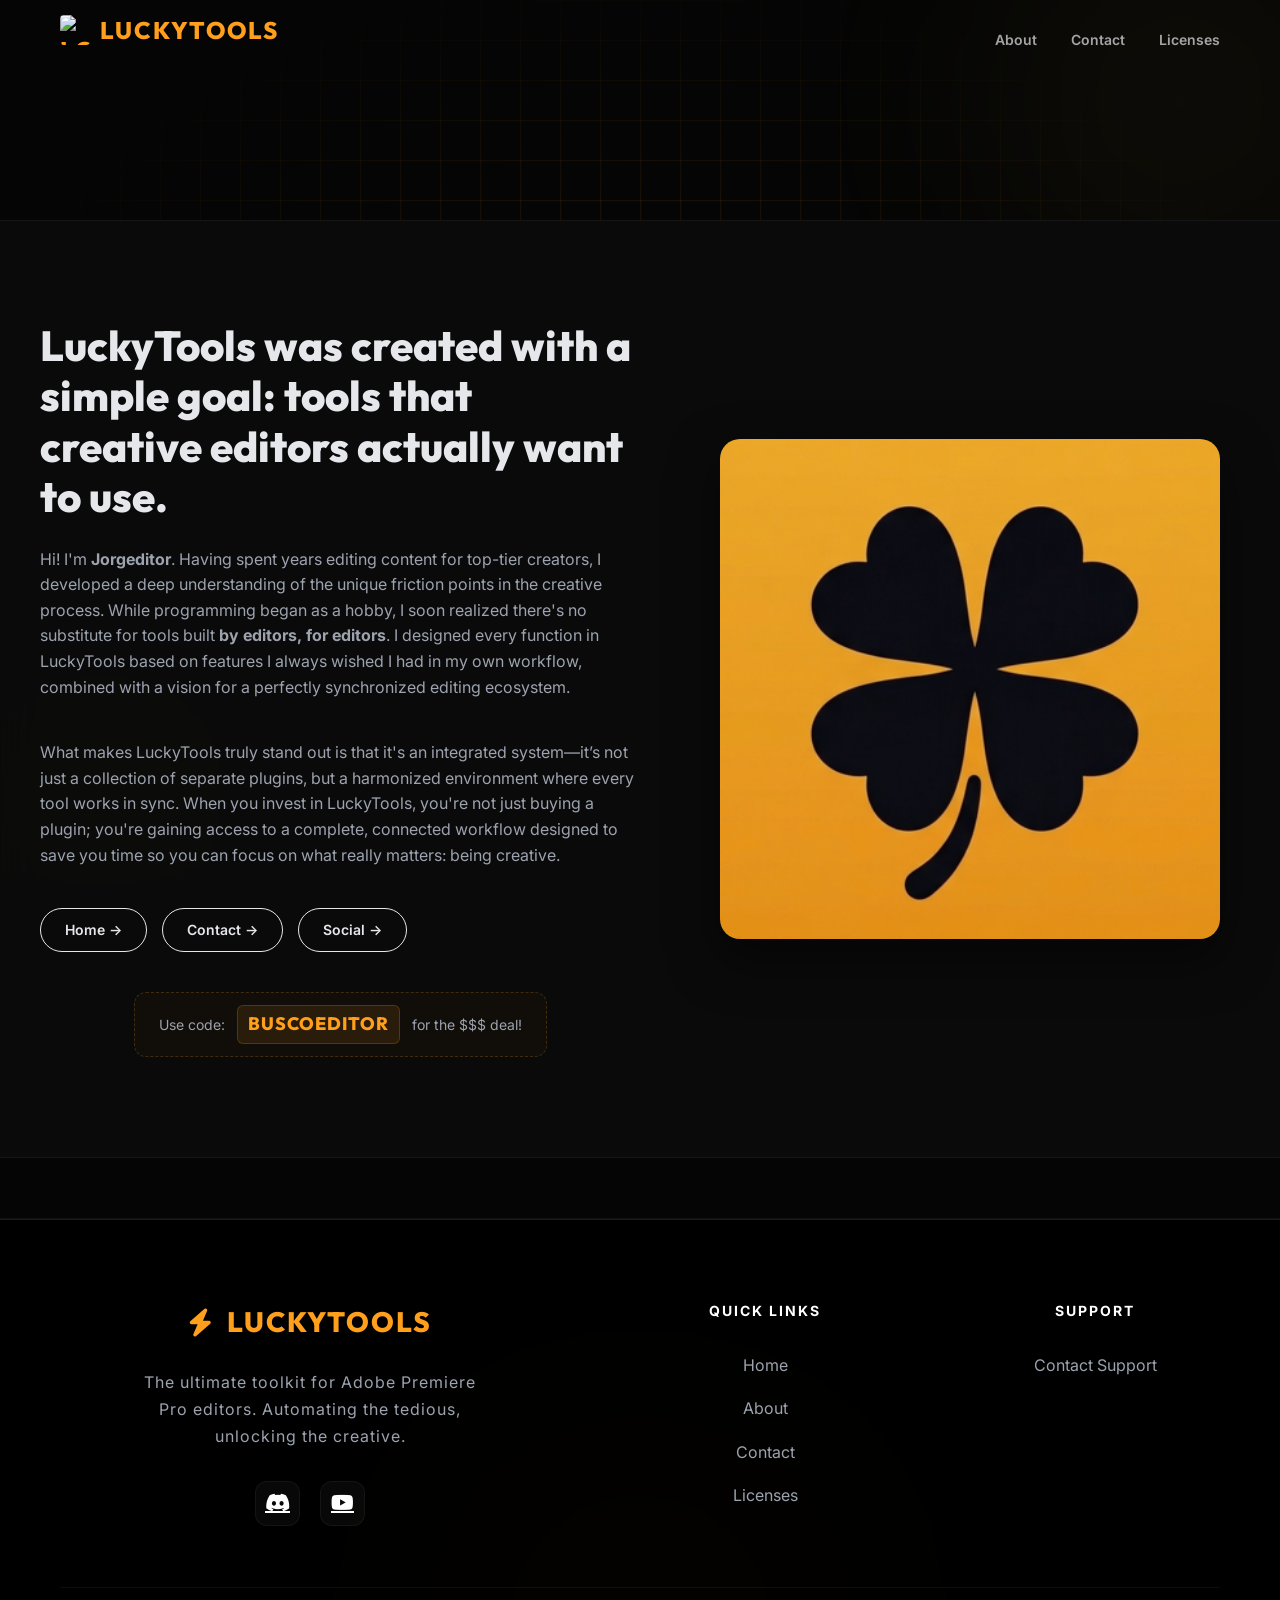
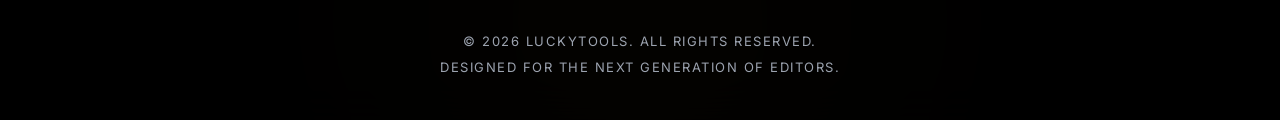
==== commit c0ceb03d: "Add files via upload" ====
--- a/about.html
+++ b/about.html
@@ -25,12 +25,27 @@
             <a href="contact.html">Contact</a>
             <a href="licenses.html">Licenses</a>
         </nav>
+        <button class="hamburger-btn" id="hamburgerBtn" aria-label="Toggle navigation menu">
+            <span></span>
+            <span></span>
+            <span></span>
+        </button>
     </header>
+
+    <div class="mobile-nav-overlay" id="mobileNavOverlay">
+        <a href="index.html">Home</a>
+        <div class="nav-overlay-divider"></div>
+        <a href="about.html">About</a>
+        <div class="nav-overlay-divider"></div>
+        <a href="contact.html">Contact</a>
+        <div class="nav-overlay-divider"></div>
+        <a href="licenses.html">Licenses</a>
+    </div>
 
     <main>
         <div class="full-width-bg reveal reveal-up active">
             <section class="about-section container">
-                <div style="display: flex; align-items: center; justify-content: space-between; gap: 60px;">
+                <div style="display: flex; align-items: center; justify-content: space-between; gap: 60px;" class="about-inner-flex">
                     <div class="about-content">
                         <h1>LuckyTools was created with a simple goal: tools that creative editors actually want to use.</h1>
                         <p>Hi! I'm <strong>Jorgeditor</strong>. Having spent years editing content for top-tier creators, I developed a deep understanding of the unique friction points in the creative process. While programming began as a hobby, I soon realized there's no substitute for tools built <strong>by editors, for editors</strong>. I designed every function in LuckyTools based on features I always wished I had in my own workflow, combined with a vision for a perfectly synchronized editing ecosystem.</p>
@@ -83,7 +98,7 @@
                         <h4>SUPPORT</h4>
                         <ul>
                             <li><a href="contact.html">Contact Support</a></li>
-                            <li><a href="licenses.html">License Management</a></li>
+
                         </ul>
                     </div>
                 </div>
@@ -130,6 +145,74 @@
                 });
             });
         }
+
+        // --- HAMBURGER MENU ---
+        (function() {
+            const hamburgerBtn = document.getElementById('hamburgerBtn');
+            const mobileNavOverlay = document.getElementById('mobileNavOverlay');
+            if (!hamburgerBtn || !mobileNavOverlay) return;
+
+            function openNav() {
+                mobileNavOverlay.style.display = 'flex';
+                requestAnimationFrame(() => {
+                    requestAnimationFrame(() => {
+                        hamburgerBtn.classList.add('active');
+                        mobileNavOverlay.classList.add('open');
+                        document.body.classList.add('nav-open');
+                    });
+                });
+            }
+
+            function closeNav() {
+                hamburgerBtn.classList.remove('active');
+                mobileNavOverlay.classList.remove('open');
+                document.body.classList.remove('nav-open');
+                setTimeout(() => {
+                    if (!mobileNavOverlay.classList.contains('open')) {
+                        mobileNavOverlay.style.display = 'none';
+                    }
+                }, 420);
+            }
+
+            hamburgerBtn.addEventListener('click', () => {
+                mobileNavOverlay.classList.contains('open') ? closeNav() : openNav();
+            });
+
+            document.addEventListener('keydown', (e) => {
+                if (e.key === 'Escape' && mobileNavOverlay.classList.contains('open')) closeNav();
+            });
+        })();
+    </script>
+    <!-- --- PREMIUM COOKIE BANNER (SOLID DESIGN) --- -->
+    <div id="cookieBanner" class="cookie-banner" style="display: none;">
+        <div class="cookie-content">
+            <h4>Cookies & Privacy</h4>
+            <p>We use cookies to improve your browsing experience and show you personalized content. By clicking "Accept", you consent to their use.</p>
+        </div>
+        <div class="cookie-actions">
+            <button class="btn-cookie-accept" id="acceptCookies">Accept</button>
+            <a href="licenses.html#privacy" class="btn-cookie-info">More info</a>
+        </div>
+    </div>
+    <script>
+        (function() {
+            const cookieBanner = document.getElementById('cookieBanner');
+            const acceptBtn = document.getElementById('acceptCookies');
+            if (cookieBanner && acceptBtn) {
+                if (!localStorage.getItem('lucky_cookies_accepted')) {
+                    setTimeout(() => {
+                        cookieBanner.style.display = 'flex';
+                    }, 2000);
+                }
+                acceptBtn.addEventListener('click', () => {
+                    localStorage.setItem('lucky_cookies_accepted', 'true');
+                    cookieBanner.classList.add('hiding');
+                    setTimeout(() => {
+                        cookieBanner.style.display = 'none';
+                    }, 400);
+                });
+            }
+        })();
     </script>
 </body>
 </html>
--- a/style.css
+++ b/style.css
@@ -457,7 +457,7 @@
     padding: 60px 0;
     text-align: center;
     border-top: 1px solid var(--card-border);
-    margin-top: 100px;
+    margin-top: 40px;
 }
 
 footer p {
@@ -581,6 +581,7 @@
     gap: 15px;
     margin-bottom: 0;
     position: relative; /* relative for absolute badge */
+    min-width: 230px; /* Restricts the layout from collapsing despite shorter $$$ placeholder */
 }
 
 .price-strikethrough {
@@ -699,6 +700,48 @@
     }
 }
 
+/* --- TRANSLATION LAYOUT FIXES (DYNAMO-SCALE) --- */
+/* These rules trigger when the browser translates the page, preventing English-optimized layouts from breaking */
+html[lang]:not([lang="en"]) .features-dual-layout,
+html.translated-ltr .features-dual-layout, 
+html.translated-rtl .features-dual-layout,
+html[_mstlang] .features-dual-layout {
+    grid-template-columns: repeat(3, 1fr) 2.8fr !important; /* Wider columns for translated text to prevent vertical growth */
+    gap: 10px !important;
+}
+
+html[lang]:not([lang="en"]) .feature-card,
+html.translated-ltr .feature-card,
+html.translated-rtl .feature-card,
+html[_mstlang] .feature-card {
+    padding: 10px 12px !important; /* Critical tight padding to maintain card height */
+}
+
+html[lang]:not([lang="en"]) .feature-card h4,
+html.translated-ltr .feature-card h4,
+html.translated-rtl .feature-card h4,
+html[_mstlang] .feature-card h4 {
+    font-size: 18px !important; /* Much larger title */
+    margin-bottom: 6px !important;
+    letter-spacing: -0.2px !important; /* Slight squeeze for performance */
+}
+
+html[lang]:not([lang="en"]) .feature-card ul,
+html.translated-ltr .feature-card ul,
+html.translated-rtl .feature-card ul,
+html[_mstlang] .feature-card ul {
+    font-size: 13.5px !important; /* Much larger list font */
+    line-height: 1.15 !important;
+}
+
+html[lang]:not([lang="en"]) .feature-card ul li,
+html.translated-ltr .feature-card ul li,
+html.translated-rtl .feature-card ul li,
+html[_mstlang] .feature-card ul li {
+    margin-bottom: 3px !important; /* Minimizing vertical gaps */
+    gap: 6px !important;
+}
+
 .features-right-col {
     grid-column: 4;
     grid-row: 1 / span 2;
@@ -717,11 +760,13 @@
     margin: auto 0; /* Center vertically in the spanning cell */
 }
 
-.premium-video-wrapper-v2 iframe {
+.premium-video-wrapper-v2 iframe,
+.premium-video-wrapper-v2 video {
     width: 100%;
     height: 100%;
     border: none;
     display: block;
+    object-fit: cover;
 }
 
 @media (max-width: 1200px) {
@@ -779,10 +824,12 @@
     border: 1px solid rgba(255, 255, 255, 0.1);
 }
 
-.premium-video-wrapper-v2 iframe {
+.premium-video-wrapper-v2 iframe,
+.premium-video-wrapper-v2 video {
     width: 100%;
     height: 100%;
     border: none;
+    object-fit: cover;
 }
 
 .ambient-video-glow {
@@ -1380,7 +1427,7 @@
 /* FAQ Section */
 .faq-section {
     max-width: 750px; /* Reduced to make them thinner */
-    margin: 0 auto;
+    margin: -20px auto 30px auto;
 }
 
 .faq-section h2 {
@@ -1456,7 +1503,7 @@
 }
 
 .faq-item.open .faq-answer {
-    max-height: 200px;
+    max-height: 800px;
 }
 
 /* Hero Pop Animation */
@@ -1518,7 +1565,7 @@
 .video-layer.background {
     z-index: 5;
     opacity: 0.3;
-    transform: translate(12%, 0) scale(0.9); /* Shift right and scale down */
+    transform: translate(12%, 0) scale(0.9);
     cursor: pointer;
     filter: brightness(0.7) blur(1px);
 }
@@ -1529,53 +1576,73 @@
     filter: brightness(0.9) blur(0px);
 }
 
-.video-swap-overlay {
+.global-swap-btn {
     position: absolute;
-    inset: 0;
-    display: flex;
-    align-items: center;
-    justify-content: flex-end;
-    padding-right: 40px;
-    opacity: 0;
-    transition: opacity 0.4s ease;
+    right: -25px;
+    top: 50%;
+    transform: translateY(-50%);
+    width: 60px;
+    height: 60px;
+    background: var(--accent-color);
+    border-radius: 50%;
+    display: flex;
+    align-items: center;
+    justify-content: center;
+    color: #111;
+    font-size: 24px;
+    cursor: pointer;
+    z-index: 20;
+    box-shadow: 0 10px 30px rgba(255, 159, 28, 0.4);
+    transition: all 0.3s cubic-bezier(0.175, 0.885, 0.32, 1.275);
+}
+
+.global-swap-btn:hover {
+    background: #fff;
+    transform: translateY(-50%) scale(1.15);
+    box-shadow: 0 15px 40px rgba(255, 255, 255, 0.5);
+    color: var(--accent-color);
+}
+
+.swap-popup-cool {
+    position: absolute;
+    bottom: calc(100% + 15px);
+    left: 50%;
+    transform: translateX(-50%);
+    background: #fff;
+    color: #000;
+    padding: 8px 16px;
+    border-radius: 30px;
+    font-size: 14px;
+    font-weight: 800;
+    white-space: nowrap;
     pointer-events: none;
-    background: linear-gradient(to left, rgba(0,0,0,0.4), transparent);
-    z-index: 15;
-}
-
-.video-layer.background .video-swap-overlay {
-    opacity: 1;
-    pointer-events: auto;
-}
-
-.swap-hint {
-    background: var(--accent-color);
-    width: 65px;
-    height: 65px;
-    border-radius: 50%;
-    display: flex;
-    align-items: center;
-    justify-content: center;
-    color: #000;
-    font-size: 26px;
-    box-shadow: 0 10px 40px rgba(255, 159, 28, 0.6);
-    animation: pulsateHint 2s infinite;
-    cursor: pointer;
-    transition: all 0.3s cubic-bezier(0.4, 0, 0.2, 1);
-    pointer-events: auto; /* Ensure it's clickable */
-}
-
-.swap-hint:hover {
-    background: #fff;
-    transform: scale(1.15) translateX(5px);
-    box-shadow: 0 15px 50px rgba(255, 255, 255, 0.5);
-    color: var(--accent-color);
-}
-
-@keyframes pulsateHint {
-    0% { transform: scale(1); }
-    50% { transform: scale(1.1); }
-    100% { transform: scale(1); }
+    box-shadow: 0 10px 30px rgba(0, 0, 0, 0.4);
+    animation: bouncePopupCool 2s infinite ease-in-out;
+}
+
+.swap-popup-cool::after {
+    content: '';
+    position: absolute;
+    top: 100%;
+    left: 50%;
+    transform: translateX(-50%);
+    border-width: 6px;
+    border-style: solid;
+    border-color: #fff transparent transparent transparent;
+}
+
+@keyframes bouncePopupCool {
+    0%, 100% { transform: translateX(-50%) translateY(0); }
+    50% { transform: translateX(-50%) translateY(-8px); }
+}
+
+@media (max-width: 768px) {
+    .global-swap-btn {
+        right: 10px;
+        width: 50px;
+        height: 50px;
+        font-size: 20px;
+    }
 }
 
 .premium-video-wrapper iframe {
@@ -1861,3 +1928,777 @@
         grid-column: span 1;
     }
 }
+
+/* Bounce animation without the absolute-center transform (for mobile static flow) */
+@keyframes promo-bounce-mobile {
+    0%, 100% { transform: translateY(0); }
+    50% { transform: translateY(-5px); }
+}
+
+/* =====================================================
+   MOBILE RESPONSIVE — HAMBURGER + FULL MOBILE LAYOUT
+   Breakpoints: 768px (tablet/mobile), 480px (small phones)
+   ===================================================== */
+
+/* --- Hamburger Button --- */
+.hamburger-btn {
+    display: none;
+    flex-direction: column;
+    justify-content: center;
+    align-items: center;
+    gap: 6px;
+    width: 44px;
+    height: 44px;
+    background: rgba(255, 255, 255, 0.04);
+    border: 1px solid rgba(255, 255, 255, 0.08);
+    border-radius: 10px;
+    cursor: pointer;
+    z-index: 1001;
+    padding: 0;
+    transition: background 0.3s ease, border-color 0.3s ease;
+    flex-shrink: 0;
+}
+
+.hamburger-btn:hover {
+    background: rgba(255, 159, 28, 0.10);
+    border-color: rgba(255, 159, 28, 0.35);
+}
+
+.hamburger-btn span {
+    display: block;
+    width: 20px;
+    height: 2px;
+    background: var(--text-color);
+    border-radius: 2px;
+    transition: all 0.35s cubic-bezier(0.4, 0, 0.2, 1);
+    transform-origin: center;
+}
+
+.hamburger-btn.active span:nth-child(1) {
+    transform: translateY(8px) rotate(45deg);
+    background: var(--accent-color);
+}
+.hamburger-btn.active span:nth-child(2) {
+    opacity: 0;
+    transform: scaleX(0);
+}
+.hamburger-btn.active span:nth-child(3) {
+    transform: translateY(-8px) rotate(-45deg);
+    background: var(--accent-color);
+}
+
+/* --- Mobile Nav Overlay --- */
+.mobile-nav-overlay {
+    position: fixed;
+    inset: 0;
+    background: rgba(5, 5, 5, 0.97);
+    backdrop-filter: blur(30px);
+    -webkit-backdrop-filter: blur(30px);
+    z-index: 1000;
+    display: none; /* JS toggles to flex */
+    flex-direction: column;
+    align-items: center;
+    justify-content: center;
+    opacity: 0;
+    transform: translateY(-20px);
+    transition: opacity 0.4s cubic-bezier(0.2, 1, 0.3, 1),
+                transform 0.4s cubic-bezier(0.2, 1, 0.3, 1);
+}
+
+.mobile-nav-overlay.open {
+    opacity: 1;
+    transform: translateY(0);
+}
+
+.mobile-nav-overlay::before {
+    content: '';
+    position: absolute;
+    top: 0;
+    left: 0;
+    width: 100%;
+    height: 3px;
+    background: linear-gradient(90deg, transparent, var(--accent-color), transparent);
+}
+
+.mobile-nav-overlay a {
+    font-family: 'Outfit', sans-serif;
+    font-size: clamp(30px, 9vw, 46px);
+    font-weight: 800;
+    color: rgba(255, 255, 255, 0.55);
+    text-decoration: none;
+    text-transform: uppercase;
+    letter-spacing: 5px;
+    padding: 18px 0;
+    transition: color 0.3s ease, transform 0.3s ease;
+    display: block;
+    text-align: center;
+}
+
+.mobile-nav-overlay a:hover,
+.mobile-nav-overlay a:active {
+    color: var(--accent-color);
+    transform: translateX(8px);
+}
+
+.nav-overlay-divider {
+    width: 40px;
+    height: 1px;
+    background: linear-gradient(90deg, transparent, rgba(255, 159, 28, 0.5), transparent);
+    border-radius: 2px;
+    margin: 0 auto;
+}
+
+/* Prevent body scroll when nav overlay is open */
+body.nav-open {
+    overflow: hidden;
+}
+
+/* =====================================================
+   BREAKPOINT: max-width 768px (phones + tablets)
+   ===================================================== */
+@media (max-width: 768px) {
+
+    /* === HEADER === */
+    .hamburger-btn { display: flex; }
+    header nav { display: none; }
+    header {
+        height: 70px;
+        padding: 0 16px;
+    }
+
+    /* === VIDEO BACKGROUND (index only) === */
+    /* Video is visible on mobile */
+
+    /* === MAIN === */
+    main { padding-top: 30px; }
+
+    /* === FIX: Reveal animations disabled on mobile ===
+       Prevents invisible (opacity:0) elements from creating dead blank space
+       when scrolling back up. Animations are a desktop-only luxury. */
+    .reveal-up,
+    .reveal-left,
+    .reveal-right {
+        opacity: 1 !important;
+        transform: none !important;
+        transition: none !important;
+    }
+
+    /* === FIX: FAQ margin-top override ===
+       The inline style="margin-top: -20px" on .faq-section overlaps the video on mobile.
+       Push it clearly below the video with positive margin. */
+    .faq-section {
+        margin-top: 36px !important;
+    }
+
+    /* === HERO === */
+    .hero {
+        min-height: auto;
+        padding: 30px 0 50px;
+    }
+
+    .hero-content-wrapper {
+        flex-direction: column;
+        gap: 36px;
+        align-items: center;
+        text-align: center;
+    }
+
+    .hero-card-column {
+        flex: none;
+        width: 100%;
+        max-width: 100%;
+    }
+
+    .hero-card {
+        padding: 24px 20px 30px;
+        height: auto;
+        border-radius: 18px;
+    }
+
+    h1 {
+        font-size: 28px;
+        margin-bottom: 14px;
+    }
+
+    .hero-card p {
+        font-size: 13px;
+        margin-bottom: 24px;
+    }
+
+    .hero-icon {
+        font-size: 26px;
+        margin-bottom: 16px;
+    }
+
+    .hero-actions {
+        gap: 18px;
+        margin-top: 24px;
+        align-items: center;
+    }
+
+    .main-actions {
+        flex-direction: column;
+        gap: 20px;
+        align-items: center;
+        width: 100%;
+    }
+
+    /* Price box: flex-wrap so badge drops below prices */
+    .price-box {
+        display: flex !important;
+        flex-wrap: wrap !important;
+        min-width: unset;
+        padding-top: 0;
+        gap: 8px;
+        justify-content: center;
+        align-items: center;
+        width: 100%;
+    }
+
+    /* Coming-soon badge: pull out of absolute flow, place below prices */
+    .coming-soon {
+        position: static !important;
+        transform: none !important;
+        animation: promo-bounce-mobile 2s infinite ease-in-out !important;
+        order: 10 !important;      /* pushes it after prices in flex row */
+        width: 100% !important;
+        justify-content: center;
+        margin-top: 4px;
+        white-space: nowrap;
+    }
+
+    /* Hero promo video: enforce 16:9 like premium-video-wrapper-v2 */
+    .video-stack {
+        aspect-ratio: 16 / 9;
+        height: auto;
+        overflow: hidden;
+        perspective: none;
+    }
+
+    .btn-download {
+        width: 100%;
+        justify-content: center;
+        padding: 16px 20px;
+        font-size: 14px;
+    }
+
+    .license-info-simple {
+        flex-wrap: wrap;
+        justify-content: center;
+        text-align: center;
+        font-size: 12px;
+    }
+
+    .discount-code {
+        flex-direction: column;
+        gap: 6px;
+        text-align: center;
+        padding: 12px 14px;
+        font-size: 12px;
+        width: 100%;
+        box-sizing: border-box;
+    }
+
+    /* === HERO BADGES === */
+    .hero-badges {
+        top: 16px;
+        right: 14px;
+        gap: 10px;
+    }
+
+    .badge-item img.app-icon {
+        width: 32px;
+        height: 32px;
+    }
+
+    .badge-item img.sys-icon {
+        width: 26px;
+        height: 26px;
+    }
+
+    /* === HERO VIDEO STACK === */
+    .hero-video-column {
+        width: 100%;
+        max-width: 100%;
+        justify-content: center;
+    }
+
+    /* Hide peekaboo background video on mobile */
+    .video-layer.background {
+        display: none;
+    }
+
+    /* === FEATURES WIDE WRAPPER === */
+    .features-wide-wrapper {
+        overflow-x: hidden;
+        width: 100%;
+    }
+
+    /* === FEATURES DUAL LAYOUT (Power of LuckyTools) === */
+    .features-dual-layout {
+        grid-template-columns: repeat(3, 1fr) !important;
+        width: 100% !important;
+        padding: 0 10px !important;
+        zoom: 1 !important;
+        gap: 8px !important;
+        margin-bottom: 30px !important;
+    }
+
+    .features-right-col {
+        grid-column: 1 / span 3 !important;
+        grid-row: auto !important;
+        order: -1; /* Show video first on mobile */
+    }
+
+    .feature-card {
+        padding: 12px 10px !important;
+        border-radius: 12px !important;
+        display: flex;
+        flex-direction: column;
+        justify-content: flex-start;
+        min-height: 140px;
+        transition: none !important; /* Disable any transition to make it feel static */
+    }
+
+    /* Nitro: Disable selection/hover animation strictly on mobile */
+    .feature-card:hover {
+        transform: none !important;
+        box-shadow: 0 4px 12px rgba(0, 0, 0, 0.5) !important;
+        border-color: var(--card-border) !important;
+    }
+
+    .feature-card h4 {
+        font-size: 13px !important;
+        margin-bottom: 8px !important;
+        line-height: 1.2;
+    }
+
+    .feature-card ul {
+        font-size: 10px !important;
+        padding-left: 0;
+        list-style: none;
+    }
+
+    .feature-card ul li {
+        margin-bottom: 4px;
+        display: flex;
+        gap: 4px;
+        align-items: flex-start;
+    }
+
+    .feature-card i {
+        font-size: 9px;
+        margin-top: 2px;
+    }
+
+    .dual-column-list {
+        grid-template-columns: 1fr !important;
+    }
+
+    /* Nitro: Disable scaling animation for local videos on mobile */
+    .feature-row:hover .feature-image {
+        transform: none !important;
+    }
+    
+    .feature-image {
+        transition: none !important; /* Make it static for mobile */
+    }
+
+    /* === FEATURE ROWS (Panels) === */
+    .feature-row {
+        flex-direction: column !important;
+        gap: 28px;
+        margin-bottom: 50px;
+    }
+
+    .feature-row.reverse {
+        flex-direction: column !important;
+    }
+
+    .feature-content h3 {
+        font-size: 28px;
+    }
+
+    .feature-content p {
+        font-size: 14px;
+    }
+
+    .feature-list {
+        grid-template-columns: 1fr;
+        gap: 12px;
+    }
+
+    /* === REVIEWS === */
+    .reviews-section { padding: 10px 0; }
+    .reviews-header { margin-bottom: 30px; }
+    .reviews-header h2 { font-size: 28px; }
+
+    /* === SECTION DIVIDER === */
+    .section-divider { margin-bottom: 30px; }
+
+    /* === FULL WIDTH BG === */
+    .full-width-bg {
+        margin-top: 30px;
+        margin-bottom: 10px;
+    }
+
+    /* === FAQ SECTION === */
+    .faq-section {
+        padding: 0 16px;
+        max-width: 100%;
+    }
+
+    .faq-question {
+        padding: 16px 18px;
+        font-size: 14px;
+    }
+
+    /* === ABOUT PAGE === */
+    .about-section {
+        padding: 50px 0 40px;
+        flex-direction: column;
+    }
+
+    .about-inner-flex {
+        flex-direction: column !important;
+        gap: 36px !important;
+        text-align: center;
+        align-items: center !important;
+    }
+
+    .about-content h1 { font-size: 26px; }
+
+    .about-content p {
+        font-size: 14px;
+        max-width: 100%;
+    }
+
+    .about-visual {
+        flex: none !important;
+        width: 100% !important;
+        justify-content: center;
+    }
+
+    .about-image {
+        max-width: 260px;
+        margin: 0 auto;
+    }
+
+    /* === CONTACT PAGE === */
+    .contact-section { padding: 50px 0 40px; }
+    .contact-content h1 { font-size: 28px; }
+    .contact-content p { font-size: 14px; }
+    .btn-discord { padding: 14px 28px; font-size: 14px; }
+
+    /* === LICENSES PAGE === */
+    .licenses-main {
+        padding-top: 6vh;
+        padding-bottom: 6vh;
+        gap: 5vh;
+    }
+
+    .portal-section h2 {
+        font-size: 34px;
+        letter-spacing: -0.5px;
+    }
+
+    .portal-desc { font-size: 14px; }
+
+    .portal-btn {
+        min-width: unset;
+        width: 100%;
+        font-size: 15px;
+    }
+
+    .licensing-grid {
+        grid-template-columns: 1fr !important;
+        gap: 16px;
+        margin-top: 30px;
+    }
+
+    .license-card { padding: 36px 22px; }
+    .license-card h3 { font-size: 22px; }
+
+    /* === FOOTER === */
+    .site-footer { margin-top: 30px; }
+    .footer-bottom { padding: 50px 0 30px; }
+    .footer-content { gap: 30px; }
+    .footer-brand p { font-size: 14px; }
+}
+
+/* =====================================================
+   BREAKPOINT: max-width 480px (small smartphones)
+   ===================================================== */
+@media (max-width: 480px) {
+
+    .container { padding: 0 14px; }
+
+    h1 { font-size: 24px; line-height: 1.2; }
+
+    .hero-card {
+        padding: 20px 14px 24px;
+        border-radius: 16px;
+    }
+
+    .hero-icon { font-size: 22px; margin-bottom: 12px; }
+
+    .hero-badges { top: 12px; right: 10px; gap: 8px; }
+
+    .badge-item img.app-icon { width: 28px; height: 28px; }
+    .badge-item img.sys-icon { width: 22px; height: 22px; }
+    .badge-item span { font-size: 8px; padding: 3px 6px; }
+
+    .price-current { font-size: 26px; }
+    .price-strikethrough { font-size: 18px; }
+
+    .coming-soon { font-size: 9px; padding: 4px 10px; gap: 5px; }
+    #dealTimer { font-size: 9px; }
+
+    .btn-download { font-size: 13px; padding: 14px 18px; }
+
+    .code-highlight { font-size: 15px; }
+
+    .feature-content h3 { font-size: 24px; }
+    .feature-content p { font-size: 13px; }
+
+    .reviews-header h2 { font-size: 24px; }
+
+    .portal-section h2 { font-size: 26px; letter-spacing: -1px; }
+    .portal-desc { font-size: 13px; }
+
+    .contact-content h1 { font-size: 24px; }
+    .contact-content p { font-size: 13px; }
+
+    .about-content h1 { font-size: 22px; }
+    .about-content p { font-size: 13px; }
+    .about-image { max-width: 220px; }
+
+    .faq-question { font-size: 13px; padding: 14px; }
+    .faq-answer p { font-size: 13px; }
+
+    .license-card { padding: 28px 18px; }
+    .license-card h3 { font-size: 20px; }
+    .license-card p { font-size: 14px; }
+
+    .footer-logo { font-size: 20px; letter-spacing: 1px; }
+    .footer-brand p { font-size: 13px; }
+    .footer-nav a, .footer-support a { font-size: 14px; }
+    .copyright-text p { font-size: 11px; letter-spacing: 1px; }
+}
+
+/* =====================================================
+   MOBILE PERFORMANCE OVERRIDES (60FPS Android Optimization)
+   Disables heavy compositing layers (backdrop-filter, filter: blur, huge shadows)
+   ===================================================== */
+@media (max-width: 768px) {
+    /* 1. Remove Glassmorphism (backdrop-filter is extremely laggy on Android GPU scroll) */
+    header,
+    .mobile-nav-overlay,
+    .feature-card,
+    .license-card,
+    .review-card,
+    .hero-card,
+    .faq-item {
+        backdrop-filter: none !important;
+        -webkit-backdrop-filter: none !important;
+        background-color: #0c0c0e !important;
+        will-change: transform, opacity; /* Nitro layer promotion */
+    }
+
+    /* Nitro: Disable pointer events on the fixed background video on mobile only.
+       This prevents the input thread from checking clicks/hovers while scrolling. */
+    .video-bg-container {
+        pointer-events: none !important;
+        filter: none !important; /* Strip expensive blur/brightness on mobile */
+        -webkit-filter: none !important;
+    }
+
+    .video-bg-container iframe {
+        pointer-events: none !important;
+        transform: translate(-50%, -50%) scale(1) !important; /* Simpler scale for mobile */
+    }
+
+    /* Nitro: Force container into its own layer */
+    main {
+        contain: paint;
+        will-change: scroll-position;
+    }
+    .faq-item {
+        backdrop-filter: none !important;
+        -webkit-backdrop-filter: none !important;
+        background-color: #0c0c0e !important; /* Solid matte fallback to prevent transparency lag */
+    }
+
+    /* Header must be fully opaque to hide content scrolling behind it */
+    header { border-bottom: 1px solid rgba(255, 255, 255, 0.05) !important; background-color: #050505 !important; }
+    .mobile-nav-overlay { background-color: #050505 !important; }
+
+    /* 2. Discard heavy filter blurs completely (massive GPU bounding box repaints) */
+    .ambient-glow,
+    .ambient-video-glow,
+    .glow-orb {
+        display: none !important; 
+    }
+
+    /* 3. Simplify massive box-shadow spreads */
+    .premium-video-wrapper-v2,
+    .premium-video-wrapper,
+    .feature-card,
+    .review-card {
+        box-shadow: 0 4px 12px rgba(0, 0, 0, 0.5) !important;
+    }
+    
+    .feature-card:hover,
+    .review-card:hover {
+        box-shadow: 0 6px 16px rgba(0, 0, 0, 0.7) !important;
+    }
+
+    .swap-hint {
+        box-shadow: 0 4px 10px rgba(255, 159, 28, 0.4) !important;
+    }
+
+    /* 4. Force Hardware Acceleration on moving/heavy elements */
+    .reviews-track,
+    .reviews-marquee,
+    .video-stack,
+    .premium-video-wrapper,
+    .coming-soon {
+        -webkit-transform: translateZ(0);
+        transform: translateZ(0); 
+        will-change: transform;
+    }
+
+    /* 5. Disable Entrance Animations to prevent main thread blocking (opacity: 0 hang) */
+    .video-bg-container iframe {
+        animation: none !important;
+        opacity: 1 !important;
+        transform: translate(-50%, -50%) scale(1.15) !important;
+    }
+    
+    .load-pop,
+    .load-pop-delay {
+        animation: none !important;
+        opacity: 1 !important;
+        transform: none !important;
+    }
+
+    /* Nitro: Ensure smooth, non-blocking scroll interaction */
+    html, body {
+        scroll-behavior: auto !important; /* Native scroll is smoother than software behavior on some Androids */
+        -webkit-overflow-scrolling: touch;
+    }
+
+    /* Nitro: Disable all transitions and pointer events while scrolling 
+       to guarantee 60FPS on mid-range Androids. */
+    body.is-scrolling * {
+        pointer-events: none !important;
+        transition: none !important;
+        animation-play-state: paused !important;
+    }
+}
+
+/* --- PREMIUM COOKIE BANNER (SOLID DESIGN) --- */
+.cookie-banner {
+    position: fixed;
+    bottom: 30px;
+    right: 30px;
+    width: 400px;
+    background-color: var(--card-bg);
+    border: 1px solid var(--card-border);
+    border-top: 3px solid var(--accent-color);
+    padding: 24px;
+    border-radius: 16px;
+    z-index: 9999;
+    box-shadow: 0 20px 40px rgba(0, 0, 0, 0.8), 0 0 20px rgba(255, 159, 28, 0.1);
+    display: none; /* Controlled by JS */
+    flex-direction: column;
+    gap: 16px;
+    animation: cookie-slide-up 0.6s cubic-bezier(0.2, 1, 0.3, 1) forwards;
+}
+
+@keyframes cookie-slide-up {
+    from {
+        opacity: 0;
+        transform: translateY(30px) scale(0.95);
+    }
+    to {
+        opacity: 1;
+        transform: translateY(0) scale(1);
+    }
+}
+
+.cookie-banner.hiding {
+    animation: cookie-fade-out 0.4s ease forwards;
+}
+
+@keyframes cookie-fade-out {
+    to {
+        opacity: 0;
+        transform: translateY(10px) scale(0.98);
+    }
+}
+
+.cookie-content h4 {
+    font-family: 'Outfit', sans-serif;
+    font-size: 18px;
+    font-weight: 700;
+    margin-bottom: 8px;
+    color: var(--accent-color);
+}
+
+.cookie-content p {
+    font-size: 13px;
+    color: var(--text-muted);
+    line-height: 1.5;
+}
+
+.cookie-actions {
+    display: flex;
+    gap: 12px;
+    align-items: center;
+}
+
+.btn-cookie-accept {
+    background-color: var(--accent-color);
+    color: #000;
+    border: none;
+    padding: 10px 20px;
+    border-radius: 8px;
+    font-weight: 700;
+    font-size: 13px;
+    cursor: pointer;
+    transition: all 0.3s ease;
+}
+
+.btn-cookie-accept:hover {
+    transform: translateY(-2px);
+    box-shadow: 0 4px 12px var(--accent-glow);
+    filter: brightness(1.1);
+}
+
+.btn-cookie-info {
+    color: var(--text-muted);
+    text-decoration: none;
+    font-size: 12px;
+    font-weight: 600;
+    transition: color 0.3s;
+}
+
+.btn-cookie-info:hover {
+    color: var(--text-color);
+    text-decoration: underline;
+}
+
+/* Responsive: Mobile Banner */
+@media (max-width: 768px) {
+    .cookie-banner {
+        bottom: 0;
+        right: 0;
+        width: 100%;
+        border-radius: 20px 20px 0 0;
+        border-left: none;
+        border-right: none;
+        padding: 20px;
+        box-shadow: 0 -10px 30px rgba(0, 0, 0, 0.5);
+    }
+}
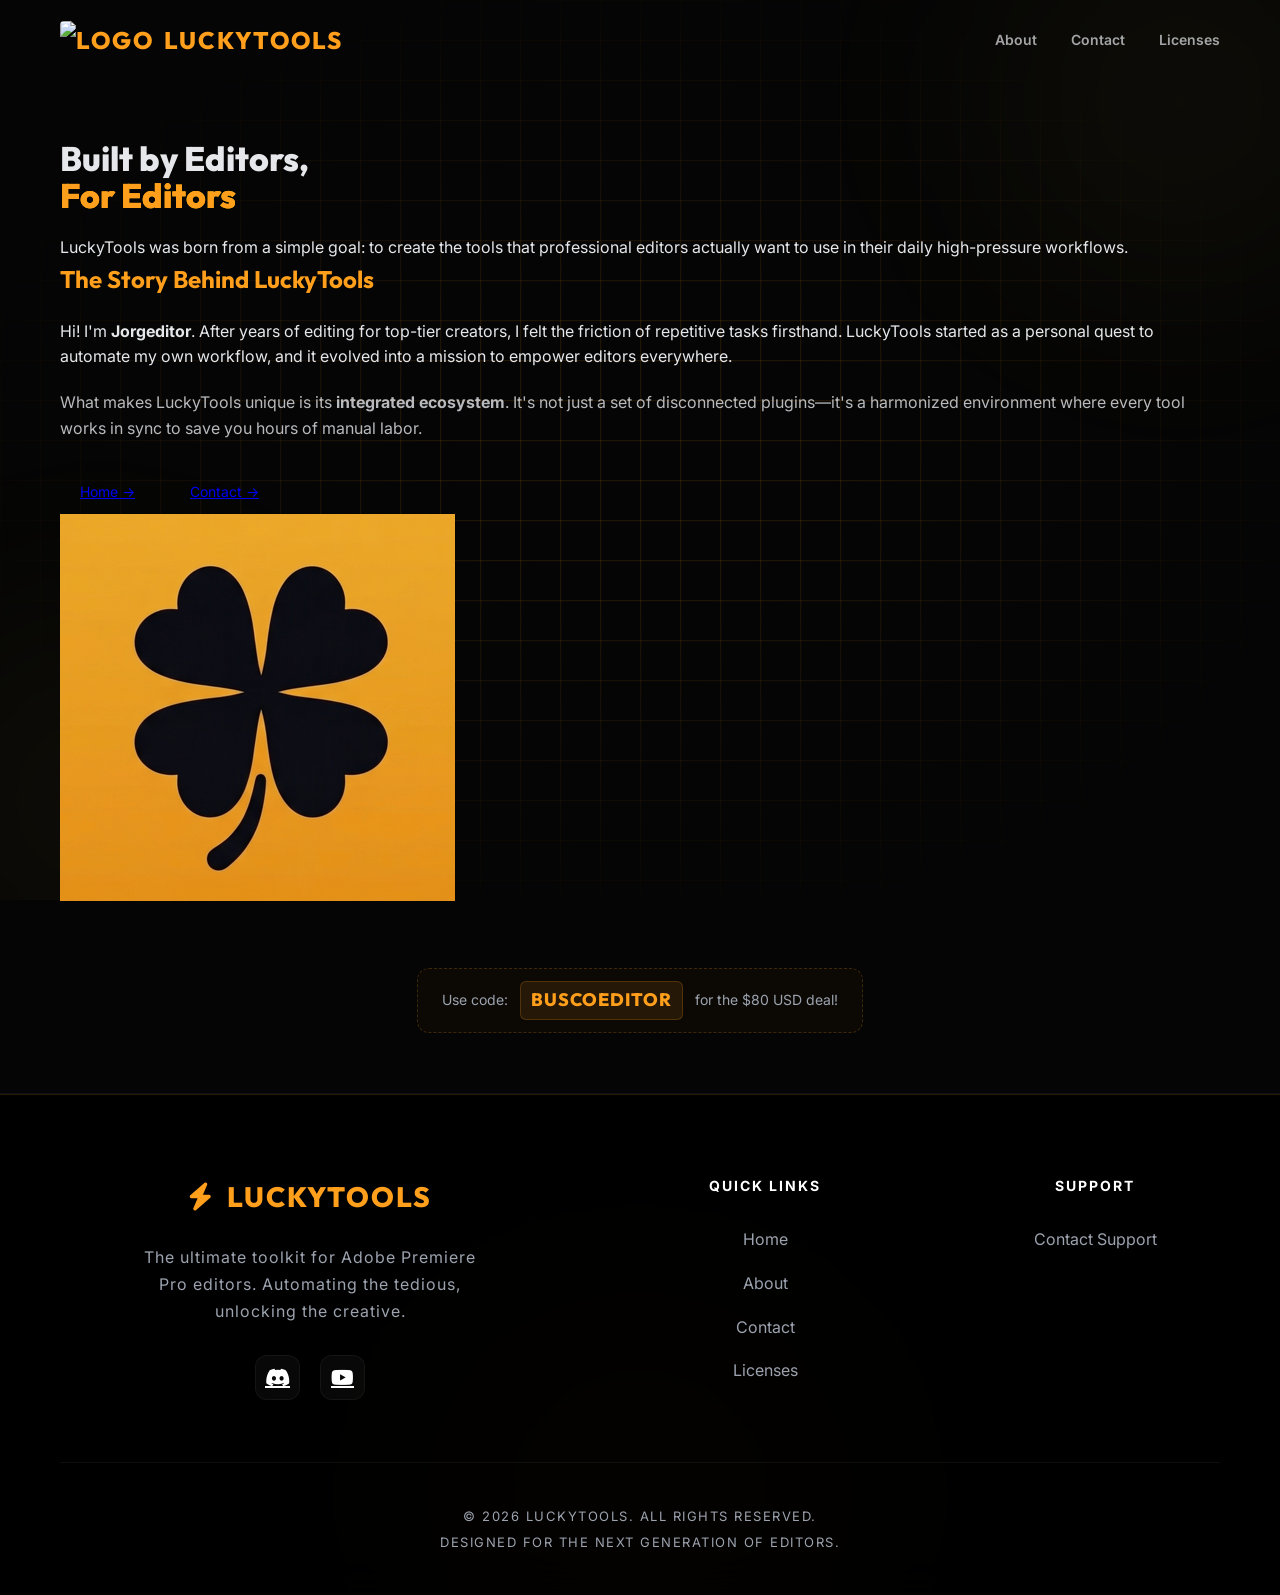
==== commit e03cd6b3: "Add files via upload" ====
--- a/about.html
+++ b/about.html
@@ -16,7 +16,7 @@
     <header class="container">
         <div class="logo">
             <a href="index.html" style="text-decoration: none; color: inherit; display: inline-flex; align-items: center; gap: 10px;">
-                <img src="logo-demo.png" alt="Logo" style="width: 30px; height: 30px; object-fit: contain;">
+                <img src="logo-demo.png" alt="Logo" class="header-logo">
                 LuckyTools
             </a>
         </div>
@@ -42,29 +42,36 @@
         <a href="licenses.html">Licenses</a>
     </div>
 
-    <main>
-        <div class="full-width-bg reveal reveal-up active">
-            <section class="about-section container">
-                <div style="display: flex; align-items: center; justify-content: space-between; gap: 60px;" class="about-inner-flex">
-                    <div class="about-content">
-                        <h1>LuckyTools was created with a simple goal: tools that creative editors actually want to use.</h1>
-                        <p>Hi! I'm <strong>Jorgeditor</strong>. Having spent years editing content for top-tier creators, I developed a deep understanding of the unique friction points in the creative process. While programming began as a hobby, I soon realized there's no substitute for tools built <strong>by editors, for editors</strong>. I designed every function in LuckyTools based on features I always wished I had in my own workflow, combined with a vision for a perfectly synchronized editing ecosystem.</p>
-                        <p>What makes LuckyTools truly stand out is that it's an integrated system—it’s not just a collection of separate plugins, but a harmonized environment where every tool works in sync. When you invest in LuckyTools, you're not just buying a plugin; you're gaining access to a complete, connected workflow designed to save you time so you can focus on what really matters: being creative.</p>
+    <main class="inner-page-main">
+        <div class="container">
+            <div class="page-header-v2">
+                <h1>Built by Editors, <br><span style="color: var(--accent-color);">For Editors</span></h1>
+                <p>LuckyTools was born from a simple goal: to create the tools that professional editors actually want to use in their daily high-pressure workflows.</p>
+            </div>
+
+            <div class="about-grid-v2 animate-up">
+                <div class="about-content-v2">
+                    <div class="glass-card-v2" style="margin: 0; max-width: 100%;">
+                        <h2 style="font-family: 'Outfit', sans-serif; font-size: 24px; margin-bottom: 20px; color: var(--accent-color);">The Story Behind LuckyTools</h2>
+                        <p style="margin-bottom: 20px;">Hi! I'm <strong>Jorgeditor</strong>. After years of editing for top-tier creators, I felt the friction of repetitive tasks firsthand. LuckyTools started as a personal quest to automate my own workflow, and it evolved into a mission to empower editors everywhere.</p>
                         
-                        <div class="about-links">
-                            <a href="index.html" class="btn-outline">Home &rarr;</a>
-                            <a href="contact.html" class="btn-outline">Contact &rarr;</a>
-                            <a href="https://x.com/jorgeditor" target="_blank" class="btn-outline">Social &rarr;</a>
+                        <p style="margin-bottom: 30px; opacity: 0.8;">What makes LuckyTools unique is its <strong>integrated ecosystem</strong>. It's not just a set of disconnected plugins—it's a harmonized environment where every tool works in sync to save you hours of manual labor.</p>
+                        
+                        <div class="about-links" style="display: flex; gap: 15px; flex-wrap: wrap;">
+                            <a href="index.html" class="social-item-v2" style="padding: 10px 20px; font-size: 14px;">Home &rarr;</a>
+                            <a href="contact.html" class="social-item-v2" style="padding: 10px 20px; font-size: 14px;">Contact &rarr;</a>
                         </div>
-                        <div class="discount-code" id="discountBox" title="Click to copy code" style="margin-top: 40px;" translate="no">
-                            Use code: <span class="code-highlight" id="promoCode">BUSCOEDITOR</span> for the $$$ deal!
-                        </div>
-                    </div>
-                    <div class="about-visual" style="flex: 0 0 45%;">
-                        <img src="about-demo.png" alt="LuckyTools About" class="about-image">
-                    </div>
-                </div>
-            </section>
+                    </div>
+                </div>
+
+                <div class="about-visual-v2">
+                    <img src="about-demo.png" alt="LuckyTools About">
+                </div>
+            </div>
+
+            <div class="discount-code" id="discountBox" title="Click to copy code" style="margin: 60px auto 0;" translate="no">
+                Use code: <span class="code-highlight" id="promoCode">BUSCOEDITOR</span> for the $80 USD deal!
+            </div>
         </div>
     </main>
 
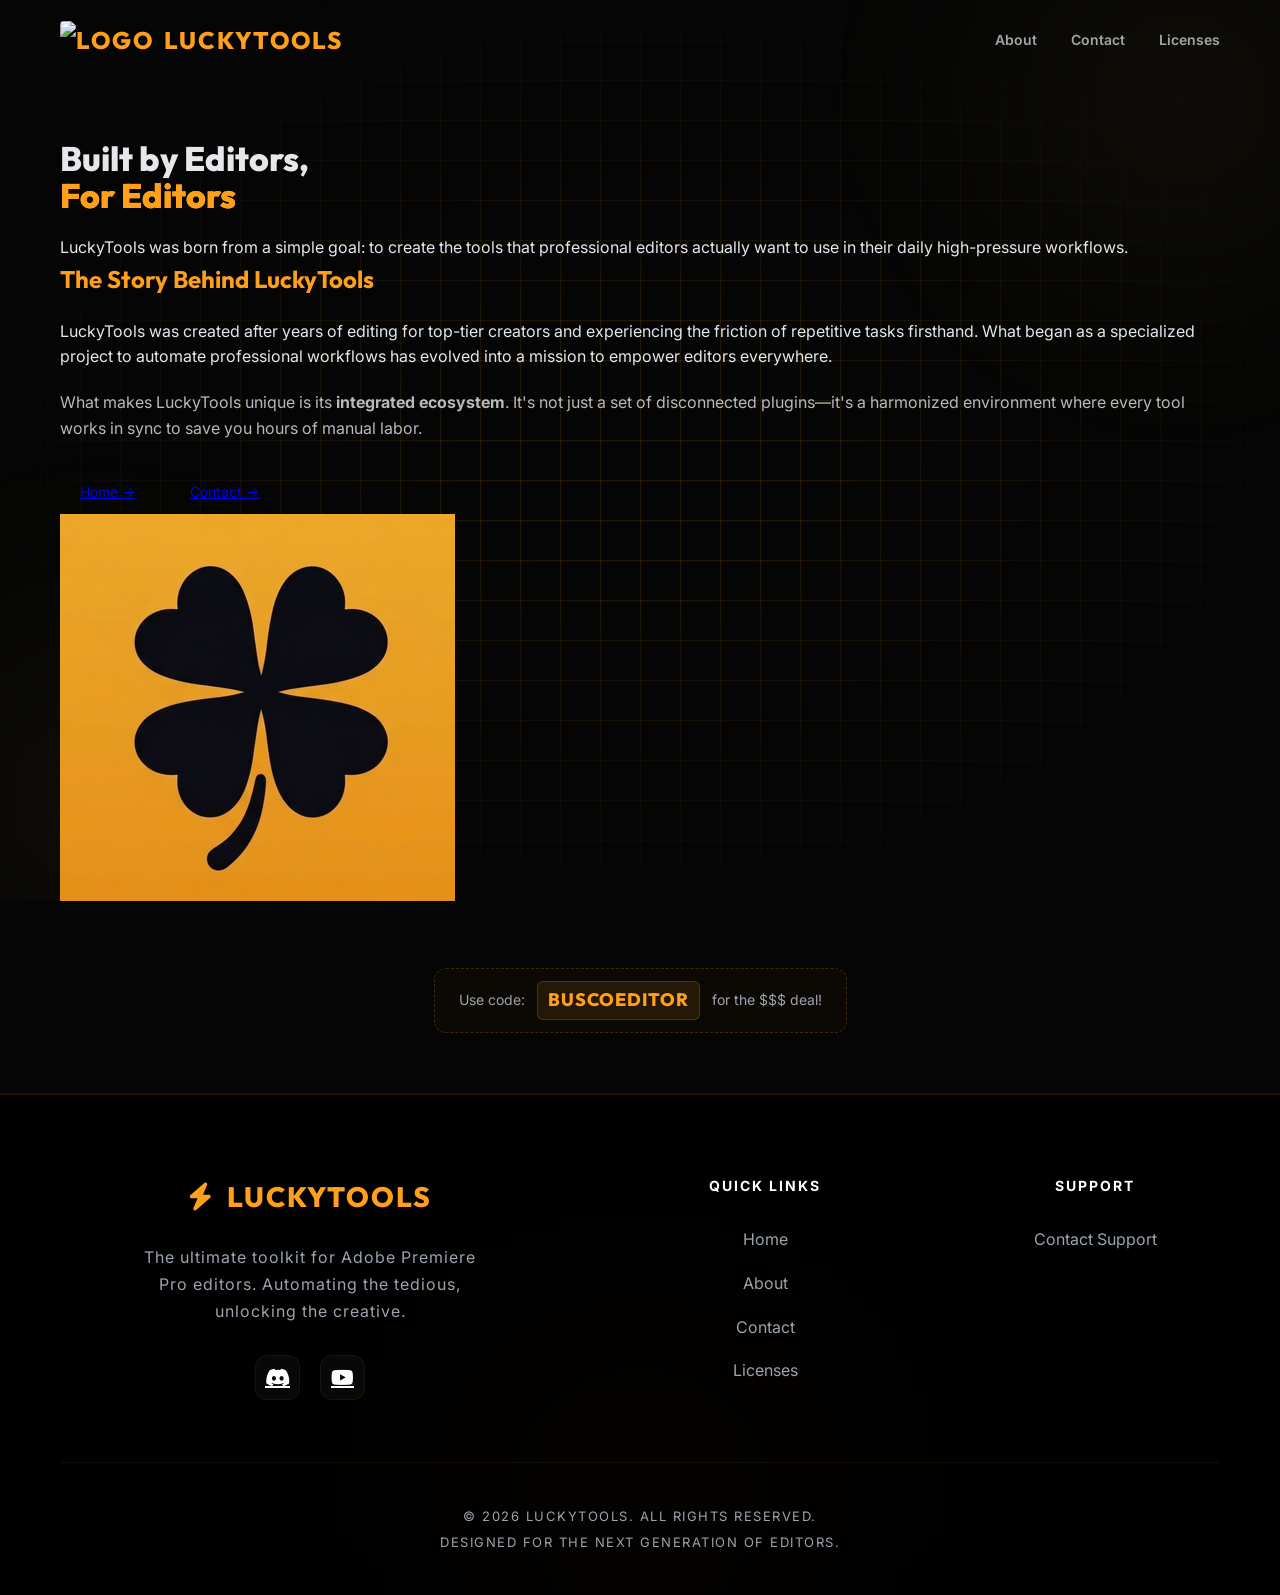
==== commit 13381791: "Add files via upload" ====
--- a/about.html
+++ b/about.html
@@ -53,7 +53,7 @@
                 <div class="about-content-v2">
                     <div class="glass-card-v2" style="margin: 0; max-width: 100%;">
                         <h2 style="font-family: 'Outfit', sans-serif; font-size: 24px; margin-bottom: 20px; color: var(--accent-color);">The Story Behind LuckyTools</h2>
-                        <p style="margin-bottom: 20px;">Hi! I'm <strong>Jorgeditor</strong>. After years of editing for top-tier creators, I felt the friction of repetitive tasks firsthand. LuckyTools started as a personal quest to automate my own workflow, and it evolved into a mission to empower editors everywhere.</p>
+                        <p style="margin-bottom: 20px;">LuckyTools was created after years of editing for top-tier creators and experiencing the friction of repetitive tasks firsthand. What began as a specialized project to automate professional workflows has evolved into a mission to empower editors everywhere.</p>
                         
                         <p style="margin-bottom: 30px; opacity: 0.8;">What makes LuckyTools unique is its <strong>integrated ecosystem</strong>. It's not just a set of disconnected plugins—it's a harmonized environment where every tool works in sync to save you hours of manual labor.</p>
                         
@@ -70,7 +70,7 @@
             </div>
 
             <div class="discount-code" id="discountBox" title="Click to copy code" style="margin: 60px auto 0;" translate="no">
-                Use code: <span class="code-highlight" id="promoCode">BUSCOEDITOR</span> for the $80 USD deal!
+                Use code: <span class="code-highlight" id="promoCode">BUSCOEDITOR</span> for the $$$ deal!
             </div>
         </div>
     </main>
@@ -194,7 +194,7 @@
     <div id="cookieBanner" class="cookie-banner" style="display: none;">
         <div class="cookie-content">
             <h4>Cookies & Privacy</h4>
-            <p>We use cookies to improve your browsing experience and show you personalized content. By clicking "Accept", you consent to their use.</p>
+            <p>LuckyTools uses cookies to improve the browsing experience and show personalized content. By clicking "Accept", you consent to their use.</p>
         </div>
         <div class="cookie-actions">
             <button class="btn-cookie-accept" id="acceptCookies">Accept</button>
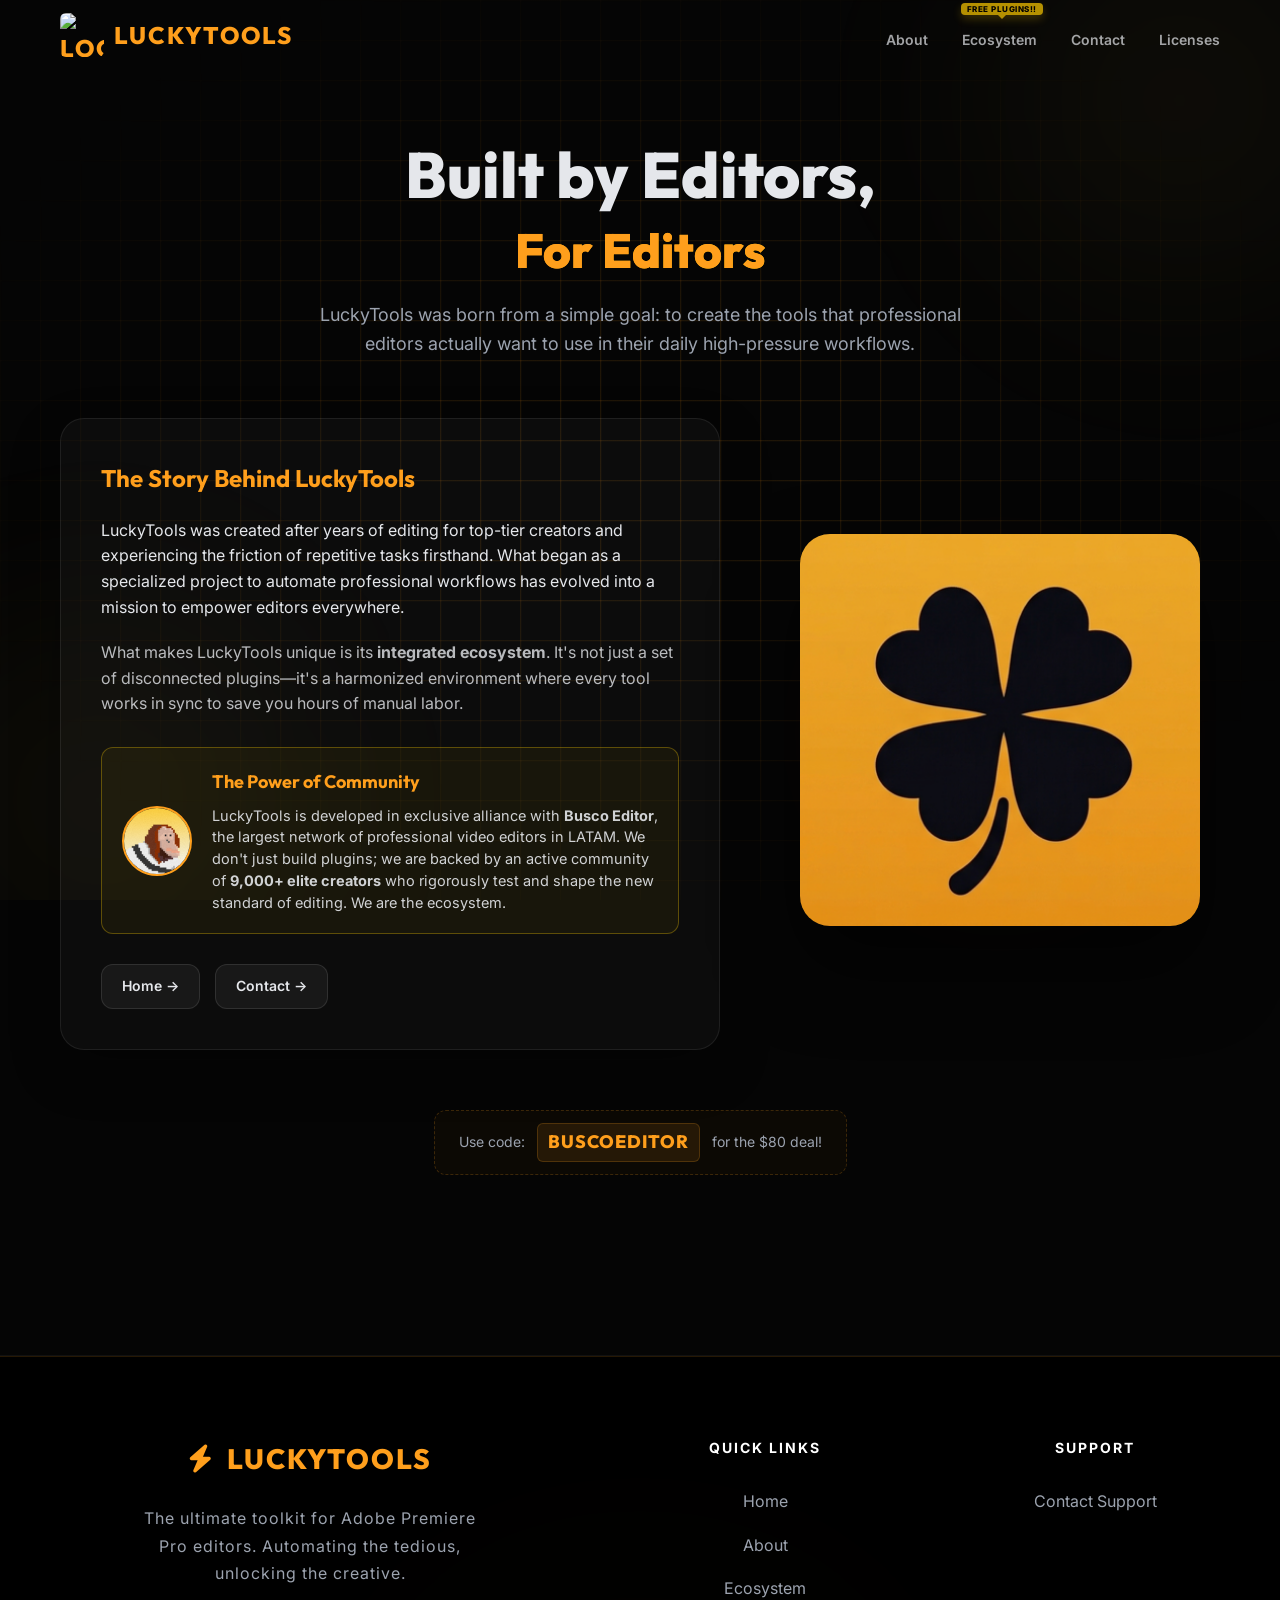
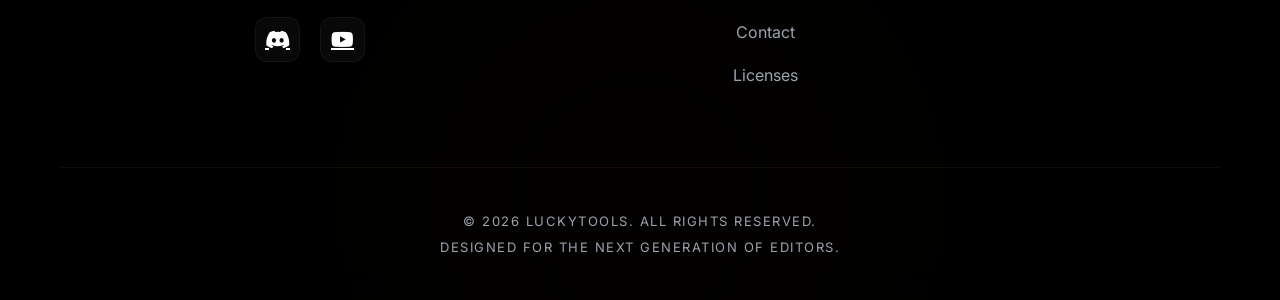
==== commit 080bd3d9: "Add files via upload" ====
--- a/about.html
+++ b/about.html
@@ -4,6 +4,8 @@
     <meta charset="UTF-8">
     <meta name="viewport" content="width=device-width, initial-scale=1.0">
     <title>About | LuckyTools</title>
+    <link rel="icon" type="image/png" href="favicon.png?v=2">
+    <link rel="shortcut icon" type="image/png" href="favicon.png?v=2">
     <link rel="stylesheet" href="style.css">
     <link rel="stylesheet" href="https://cdnjs.cloudflare.com/ajax/libs/font-awesome/6.4.0/css/all.min.css">
 </head>
@@ -22,6 +24,7 @@
         </div>
         <nav>
             <a href="about.html">About</a>
+            <a href="ecosystem.html" class="nav-eco-link">Ecosystem <span class="free-badge">FREE PLUGINS!!</span></a>
             <a href="contact.html">Contact</a>
             <a href="licenses.html">Licenses</a>
         </nav>
@@ -37,6 +40,8 @@
         <div class="nav-overlay-divider"></div>
         <a href="about.html">About</a>
         <div class="nav-overlay-divider"></div>
+        <a href="ecosystem.html" class="nav-eco-link">Ecosystem <span class="free-badge">FREE PLUGINS!!</span></a>
+        <div class="nav-overlay-divider"></div>
         <a href="contact.html">Contact</a>
         <div class="nav-overlay-divider"></div>
         <a href="licenses.html">Licenses</a>
@@ -56,6 +61,14 @@
                         <p style="margin-bottom: 20px;">LuckyTools was created after years of editing for top-tier creators and experiencing the friction of repetitive tasks firsthand. What began as a specialized project to automate professional workflows has evolved into a mission to empower editors everywhere.</p>
                         
                         <p style="margin-bottom: 30px; opacity: 0.8;">What makes LuckyTools unique is its <strong>integrated ecosystem</strong>. It's not just a set of disconnected plugins—it's a harmonized environment where every tool works in sync to save you hours of manual labor.</p>
+
+                        <div style="background: rgba(255, 204, 0, 0.05); border: 1px solid rgba(255, 204, 0, 0.3); padding: 20px; border-radius: 12px; margin-bottom: 30px; display: flex; align-items: center; gap: 20px;">
+                            <img src="busco.jpg" alt="Busco Editor" style="width: 70px; height: 70px; border-radius: 50%; border: 2px solid var(--accent-color);">
+                            <div>
+                                <h3 style="margin: 0 0 8px 0; font-size: 18px; color: var(--accent-color); font-family: 'Outfit', sans-serif;">The Power of Community</h3>
+                                <p style="margin: 0; font-size: 14.5px; opacity: 0.9; line-height: 1.5;">LuckyTools is developed in exclusive alliance with <strong>Busco Editor</strong>, the largest network of professional video editors in LATAM. We don't just build plugins; we are backed by an active community of <strong>9,000+ elite creators</strong> who rigorously test and shape the new standard of editing. We are the ecosystem.</p>
+                            </div>
+                        </div>
                         
                         <div class="about-links" style="display: flex; gap: 15px; flex-wrap: wrap;">
                             <a href="index.html" class="social-item-v2" style="padding: 10px 20px; font-size: 14px;">Home &rarr;</a>
@@ -70,7 +83,7 @@
             </div>
 
             <div class="discount-code" id="discountBox" title="Click to copy code" style="margin: 60px auto 0;" translate="no">
-                Use code: <span class="code-highlight" id="promoCode">BUSCOEDITOR</span> for the $$$ deal!
+                Use code: <span class="code-highlight" id="promoCode">BUSCOEDITOR</span> for the $80 deal!
             </div>
         </div>
     </main>
@@ -96,6 +109,7 @@
                         <ul>
                             <li><a href="index.html">Home</a></li>
                             <li><a href="about.html">About</a></li>
+                            <li><a href="ecosystem.html">Ecosystem</a></li>
                             <li><a href="contact.html">Contact</a></li>
                             <li><a href="licenses.html">Licenses</a></li>
                         </ul>
--- a/style.css
+++ b/style.css
@@ -135,7 +135,12 @@
 }
 
 .logo img {
-    border-radius: 4px; /* Slight rounding requested */
+    border-radius: 6px; 
+    transition: transform 0.3s ease;
+}
+
+.logo a:hover img {
+    transform: scale(1.1);
 }
 
 .logo {
@@ -161,6 +166,47 @@
     opacity: 1;
 }
 
+/* Ecosystem Link Badge */
+.nav-eco-link {
+    position: relative;
+}
+
+.free-badge {
+    position: absolute;
+    top: -28px;
+    left: 50%;
+    transform: translateX(-50%);
+    background: #ffcc00;
+    color: #000;
+    font-size: 8px;
+    font-weight: 800;
+    padding: 2px 6px;
+    border-radius: 4px;
+    white-space: nowrap;
+    letter-spacing: 0.5px;
+    box-shadow: 0 4px 10px rgba(255, 204, 0, 0.3);
+    animation: badge-float 2s infinite ease-in-out;
+    pointer-events: none;
+    line-height: 1;
+    z-index: 100;
+}
+
+.free-badge::after {
+    content: '';
+    position: absolute;
+    bottom: -4px;
+    left: 50%;
+    transform: translateX(-50%);
+    border-left: 4px solid transparent;
+    border-right: 4px solid transparent;
+    border-top: 4px solid #ffcc00;
+}
+
+@keyframes badge-float {
+    0%, 100% { transform: translateX(-50%) translateY(0); }
+    50% { transform: translateX(-50%) translateY(-5px); }
+}
+
 main {
     padding-top: 60px;
 }
@@ -184,7 +230,7 @@
 }
 
 .hero-card-column {
-    flex: 0 0 390px;
+    flex: 0 0 520px; /* Expanded further to accommodate much larger headline text */
 }
 
 .hero-video-column {
@@ -229,6 +275,60 @@
 }
 
 
+.support-badge {
+    display: inline-flex;
+    align-items: center;
+    gap: 15px;
+    background: rgba(255, 159, 28, 0.05);
+    border: 1px solid rgba(255, 159, 28, 0.15);
+    padding: 10px 20px;
+    border-radius: 100px;
+    margin-bottom: 30px;
+    transition: all 0.4s cubic-bezier(0.175, 0.885, 0.32, 1.275);
+    cursor: pointer;
+    text-decoration: none;
+}
+
+.support-badge:hover {
+    background: rgba(255, 159, 28, 0.1);
+    border-color: var(--accent-color);
+    transform: translateX(8px);
+    box-shadow: 0 0 30px rgba(255, 159, 28, 0.1);
+}
+
+.support-avatar {
+    width: 44px;
+    height: 44px;
+    border-radius: 50%;
+    border: 2px solid var(--accent-color);
+    object-fit: cover;
+    box-shadow: 0 0 15px rgba(255, 159, 28, 0.3);
+}
+
+.support-text {
+    display: flex;
+    flex-direction: column;
+    justify-content: center;
+}
+
+.support-label {
+    font-size: 9px;
+    font-weight: 800;
+    letter-spacing: 1.5px;
+    color: var(--text-muted);
+    text-transform: uppercase;
+    line-height: 1;
+    margin-bottom: 4px;
+}
+
+.support-name {
+    font-family: 'Outfit', sans-serif;
+    font-size: 16px;
+    font-weight: 700;
+    color: var(--text-color);
+    line-height: 1;
+}
+
 .hero-icon {
     font-size: 32px;
     color: var(--accent-color);
@@ -237,7 +337,7 @@
 
 h1 {
     font-family: 'Outfit', sans-serif;
-    font-size: 34px; /* Reduced from 36px to prevent wrapping in the hero card */
+    font-size: 42px; /* Increased for a more premium, impactful look */
     font-weight: 800;
     margin-bottom: 20px;
     line-height: 1.1;
@@ -250,7 +350,9 @@
     background-clip: text;
     color: transparent;
     animation: gradientFlow 5s linear infinite;
-    display: inline-block;
+    display: inline-block; 
+    white-space: nowrap; 
+    font-size: 48px; /* Increased significantly as requested */
 }
 
 /* Word Rotation Animation */
@@ -258,6 +360,7 @@
     display: inline-block;
     position: relative;
     transition: opacity 0.4s ease, transform 0.4s cubic-bezier(0.2, 1, 0.3, 1);
+    min-width: 240px; /* Increased to accommodate the 48px font size */
 }
 
 .word-rotate.exit {
@@ -654,12 +757,12 @@
 /* Features Dual Layout (3+1 Grid) */
 .features-dual-layout {
     display: grid;
-    grid-template-columns: repeat(3, 0.75fr) 3.8fr; /* Balanced grid space so 2k font has room without severe wrapping */
+    grid-template-columns: repeat(3, 1fr); /* Changed to 3 columns to center containers */
     grid-auto-rows: 1fr; /* Perfect row symmetry */
     gap: clamp(10px, 1.17vw, 30px); 
     margin-bottom: 60px; /* Perfectly balanced separation */
     align-items: center; 
-    width: clamp(300px, 72vw, 1750px); /* Fluid window scaling to prevent asphyxiation on 1080p */
+    width: clamp(300px, 72vw, 1750px); /* Restored original width */
     padding: 0;
     margin: 0 auto 60px; /* Centered with perfectly balanced bottom margin */
     zoom: 0.84; /* Escala global ajustada a un tamaño 14% mayor que el ensayo anterior (84% del original) */
@@ -668,8 +771,8 @@
 /* 1080p Optimization - Shrink cards globally to allow them to match video height without text-wrap bloat */
 @media (max-width: 1950px) {
     .features-dual-layout {
-        width: 85vw; /* Slightly wider layout so cards breathe horizontally */
-        grid-template-columns: repeat(3, 0.8fr) 3.8fr; /* Granting slightly more fractional width to cards */
+        width: 85vw; /* Restored original width */
+        grid-template-columns: repeat(3, 1fr); /* Changed to 3 columns */
         gap: 15px;
     }
     .feature-card {
@@ -694,7 +797,7 @@
 @media (max-width: 1600px) {
     .features-dual-layout {
         width: 92vw; 
-        grid-template-columns: repeat(3, 1fr) 3.5fr; 
+        grid-template-columns: repeat(3, 1fr); 
         gap: 15px;
         padding: 0 20px;
     }
@@ -706,7 +809,7 @@
 html.translated-ltr .features-dual-layout, 
 html.translated-rtl .features-dual-layout,
 html[_mstlang] .features-dual-layout {
-    grid-template-columns: repeat(3, 1fr) 2.8fr !important; /* Wider columns for translated text to prevent vertical growth */
+    grid-template-columns: repeat(3, 1fr) !important; /* Adjusted for 3 columns */
     gap: 10px !important;
 }
 
@@ -743,10 +846,9 @@
 }
 
 .features-right-col {
+    display: none !important; /* Hiding the video as requested */
     grid-column: 4;
     grid-row: 1 / span 2;
-    display: flex;
-    flex-direction: column;
 }
 
 .premium-video-wrapper-v2 {
@@ -966,6 +1068,12 @@
     position: relative;
     width: 100%;
     padding: 20px 0;
+    cursor: grab;
+    user-select: none;
+}
+
+.reviews-marquee:active {
+    cursor: grabbing;
 }
 
 /* Optional Edge fading effect */
@@ -1028,22 +1136,32 @@
     box-shadow: 0 15px 35px rgba(255, 159, 28, 0.2);
 }
 
-.quote-mark {
+.reviews-track.is-dragging {
+    transition: none !important;
+}
+
+.review-card a {
+    pointer-events: auto;
+}
+
+.reviews-marquee.is-dragging .review-card a {
+    pointer-events: none;
+}
+
+/* Quote marks removed per design update */
+
+
+.review-status {
+    color: var(--accent-color);
+    font-size: 11px;
+    font-weight: 800;
     font-family: 'Outfit', sans-serif;
-    position: absolute;
-    top: 10px;
-    right: 20px;
-    font-size: 80px;
-    font-weight: 800;
-    color: rgba(255, 255, 255, 0.03);
-    line-height: 1;
-}
-
-.stars {
-    color: var(--accent-color);
-    font-size: 12px;
-    margin-bottom: 20px;
-    letter-spacing: 2px;
+    margin-bottom: 15px;
+    letter-spacing: 1px;
+    display: flex;
+    align-items: center;
+    gap: 6px;
+    opacity: 0.9;
 }
 
 .review-text {
@@ -1060,14 +1178,24 @@
     align-items: center;
     gap: 15px;
     z-index: 1;
+}
+
+.reviewer-info a {
     text-decoration: none;
-    cursor: pointer;
+    color: inherit;
     transition: opacity 0.3s ease;
 }
 
-.reviewer-info:hover p, .reviewer-info:hover span, .reviewer-info:hover {
+.reviewer-info a:hover {
     opacity: 0.8;
 }
+
+.reviewer-profile-link {
+    display: flex;
+    align-items: center;
+    flex-shrink: 0;
+}
+
 
 .avatar {
     width: 45px;
@@ -1090,9 +1218,63 @@
 }
 
 .reviewer-role {
-    font-size: 12px;
-    color: var(--text-muted);
-}
+    font-size: 9px;
+    font-weight: 800;
+    text-transform: uppercase;
+    letter-spacing: 1px;
+    padding: 3px 10px;
+    border-radius: 6px;
+    margin-top: 8px;
+    width: fit-content;
+    display: inline-block;
+    line-height: 1;
+    border: 1px solid rgba(255, 255, 255, 0.1);
+    background: rgba(255, 255, 255, 0.05);
+    color: var(--text-color);
+}
+
+.role-admin {
+    color: #ffcc00;
+    border-color: rgba(255, 204, 0, 0.3);
+    background: rgba(255, 204, 0, 0.1);
+    box-shadow: 0 0 15px rgba(255, 204, 0, 0.1);
+}
+
+.role-mod {
+    color: #4ade80;
+    border-color: rgba(74, 222, 128, 0.3);
+    background: rgba(74, 222, 128, 0.1);
+    box-shadow: 0 0 15px rgba(74, 222, 128, 0.1);
+}
+
+.role-qualified {
+    color: #38bdf8;
+    border-color: rgba(56, 189, 248, 0.3);
+    background: rgba(56, 189, 248, 0.1);
+    box-shadow: 0 0 15px rgba(56, 189, 248, 0.1);
+}
+
+.role-editor {
+    color: #9ca3af;
+    border-color: rgba(156, 163, 175, 0.2);
+    background: rgba(156, 163, 175, 0.05);
+}
+
+.role-pony {
+    color: #f472b6; /* Pink-400 */
+    border-color: rgba(244, 114, 182, 0.3);
+    background: rgba(244, 114, 182, 0.1);
+    box-shadow: 0 0 15px rgba(244, 114, 182, 0.1);
+}
+
+.role-unemployed {
+    color: #94a3b8; /* Slate-400 */
+    border-color: rgba(148, 163, 184, 0.3);
+    background: rgba(148, 163, 184, 0.1);
+}
+
+/* Reviewer role removed per design update */
+
 
 /* About Page Styles */
 .about-section {
@@ -2702,3 +2884,142 @@
         box-shadow: 0 -10px 30px rgba(0, 0, 0, 0.5);
     }
 }
+
+.header-logo {
+    width: 44px;
+    height: 44px;
+    object-fit: contain;
+}
+
+/* =====================================================
+   NEW PREMIUM DESIGN SYSTEM (GLASSMORPHISM V2)
+   ===================================================== */
+
+.glass-card-v2 {
+    background: rgba(255, 255, 255, 0.03);
+    backdrop-filter: blur(20px);
+    -webkit-backdrop-filter: blur(20px);
+    border: 1px solid rgba(255, 255, 255, 0.08);
+    border-radius: 24px;
+    padding: 40px;
+    box-shadow: 0 20px 50px rgba(0, 0, 0, 0.3);
+    transition: transform 0.3s ease, border-color 0.3s ease;
+    margin: 0 auto;
+    max-width: 900px;
+}
+
+.glass-card-v2:hover {
+    border-color: rgba(255, 159, 28, 0.3);
+}
+
+.page-header-v2 {
+    text-align: center;
+    margin-bottom: 60px;
+    animation: fadeInDown 1s ease-out;
+}
+
+.page-header-v2 h1 {
+    font-size: clamp(40px, 5vw, 64px);
+    margin-bottom: 20px;
+    font-family: 'Outfit', sans-serif;
+    font-weight: 800;
+}
+
+.page-header-v2 p {
+    color: var(--text-muted);
+    font-size: 18px;
+    max-width: 700px;
+    margin: 0 auto;
+}
+
+.inner-page-main {
+    padding: 60px 0 120px;
+}
+
+/* Animations */
+@keyframes fadeInDown {
+    from {
+        opacity: 0;
+        transform: translateY(-20px);
+    }
+    to {
+        opacity: 1;
+        transform: translateY(0);
+    }
+}
+
+@keyframes fadeInUp {
+    from {
+        opacity: 0;
+        transform: translateY(20px);
+    }
+    to {
+        opacity: 1;
+        transform: translateY(0);
+    }
+}
+
+.animate-up {
+    animation: fadeInUp 0.8s cubic-bezier(0.2, 1, 0.3, 1) forwards;
+}
+
+/* Social Link Premium Style */
+.social-item-v2 {
+    display: inline-flex;
+    align-items: center;
+    gap: 12px;
+    padding: 12px 24px;
+    background: rgba(255, 255, 255, 0.05);
+    border: 1px solid rgba(255, 255, 255, 0.1);
+    border-radius: 12px;
+    color: var(--text-color);
+    text-decoration: none;
+    font-weight: 600;
+    transition: all 0.3s ease;
+}
+
+.social-item-v2:hover {
+    background: rgba(255, 159, 28, 0.1);
+    border-color: var(--accent-color);
+    color: var(--accent-color);
+    transform: translateY(-3px);
+}
+
+.about-grid-v2 {
+    display: grid;
+    grid-template-columns: 1.2fr 0.8fr;
+    gap: 60px;
+    align-items: center;
+}
+
+@media (max-width: 992px) {
+    .about-grid-v2 {
+        grid-template-columns: 1fr;
+        text-align: center;
+    }
+    .about-visual-v2 {
+        order: -1;
+    }
+}
+
+.about-visual-v2 {
+    position: relative;
+    padding: 20px;
+}
+
+.about-visual-v2 img {
+    width: 100%;
+    border-radius: 30px;
+    box-shadow: 0 40px 80px rgba(0, 0, 0, 0.6);
+}
+
+.about-visual-v2::after {
+    content: '';
+    position: absolute;
+    inset: 0;
+    background: radial-gradient(circle at center, var(--accent-glow) 0%, transparent 70%);
+    z-index: -1;
+    opacity: 0.3;
+    filter: blur(40px);
+}
+
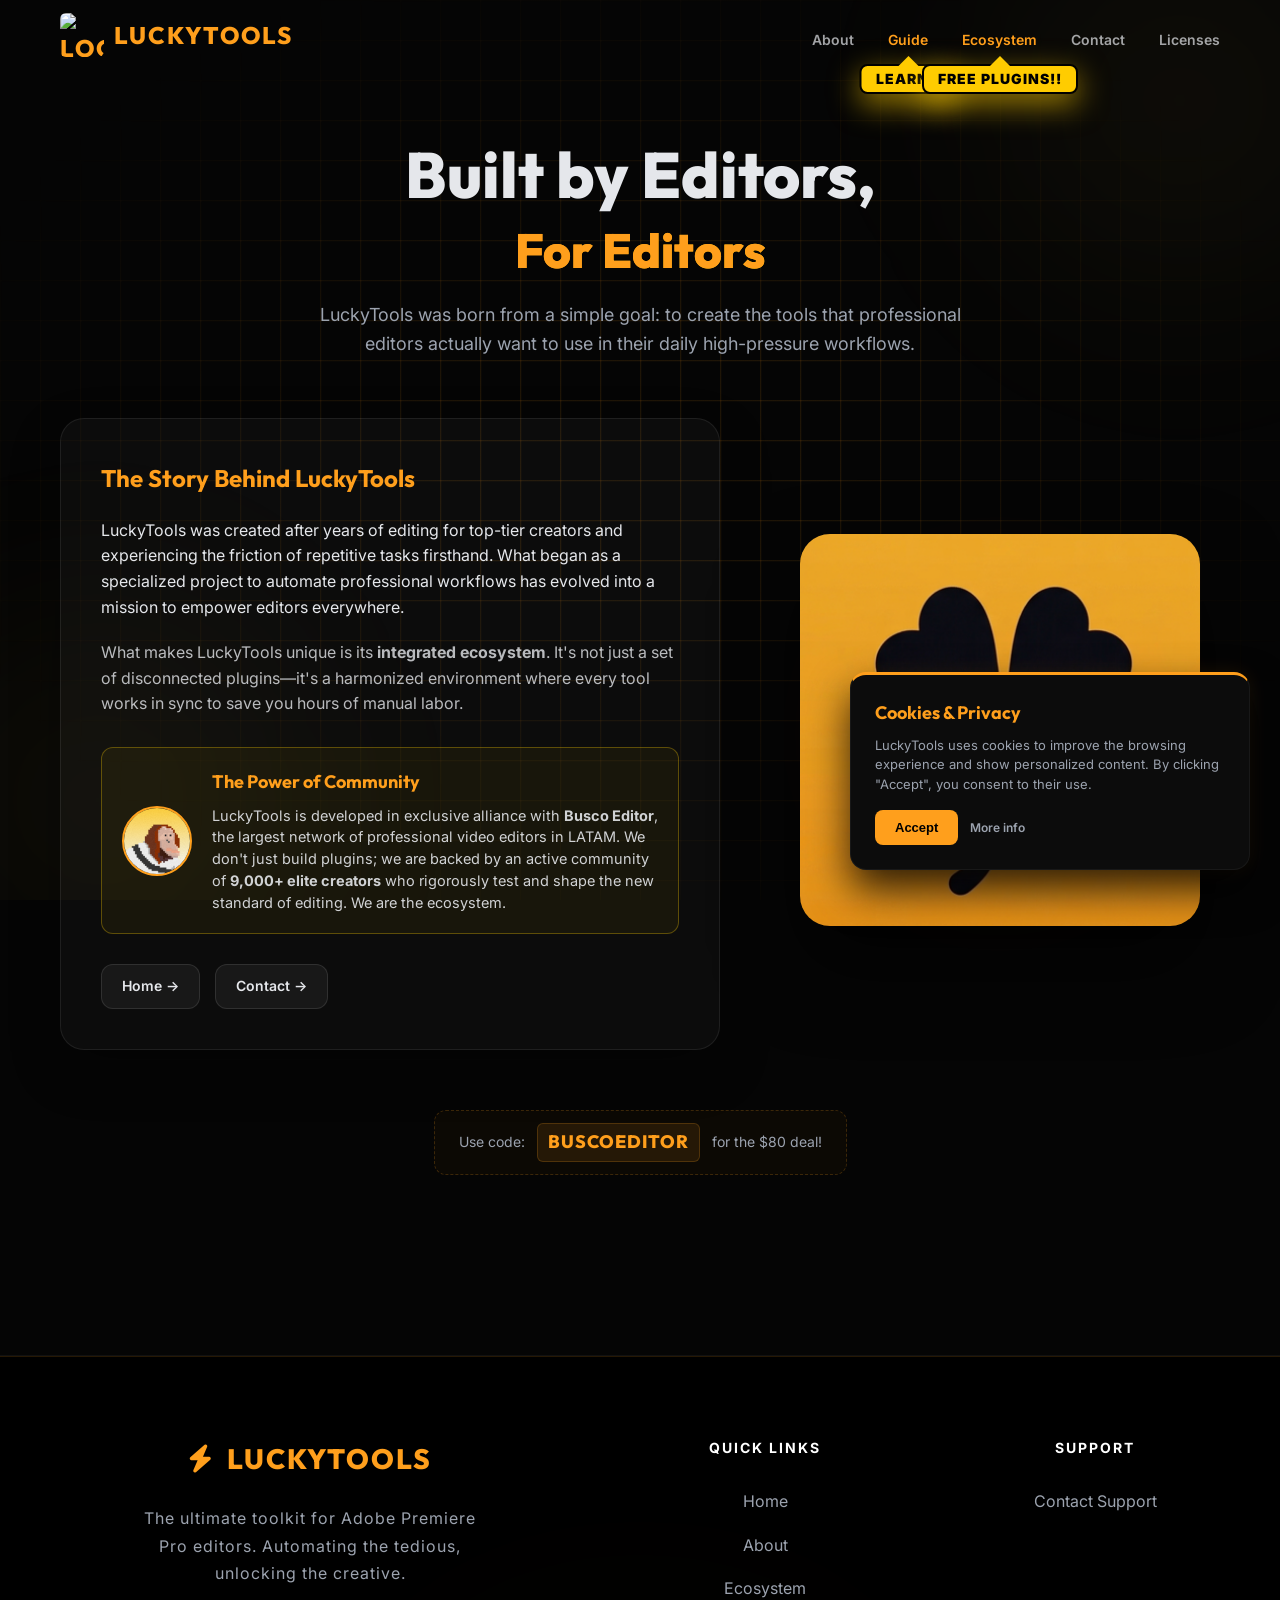
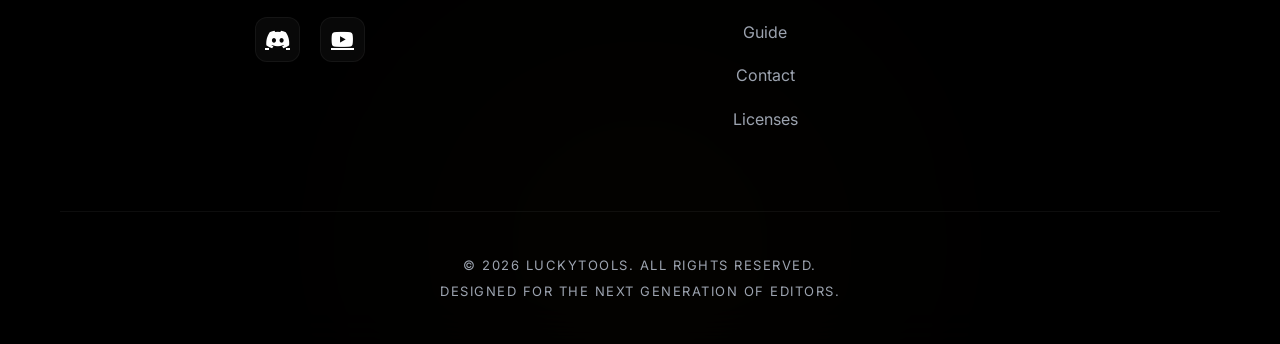
==== commit 0c97995f: "Add files via upload" ====
--- a/about.html
+++ b/about.html
@@ -24,7 +24,14 @@
         </div>
         <nav>
             <a href="about.html">About</a>
-            <a href="ecosystem.html" class="nav-eco-link">Ecosystem <span class="free-badge">FREE PLUGINS!!</span></a>
+            <div class="nav-eco-link" style="margin-left: 30px;">
+                <a href="guide.html" style="margin-left: 0; opacity: 1; color: var(--accent-color);">Guide</a>
+                <span class="free-badge">LEARN!!</span>
+            </div>
+            <div class="nav-eco-link" style="margin-left: 30px;">
+                <a href="ecosystem.html" style="margin-left: 0; opacity: 1; color: var(--accent-color);">Ecosystem</a>
+                <span class="free-badge">FREE PLUGINS!!</span>
+            </div>
             <a href="contact.html">Contact</a>
             <a href="licenses.html">Licenses</a>
         </nav>
@@ -40,7 +47,15 @@
         <div class="nav-overlay-divider"></div>
         <a href="about.html">About</a>
         <div class="nav-overlay-divider"></div>
-        <a href="ecosystem.html" class="nav-eco-link">Ecosystem <span class="free-badge">FREE PLUGINS!!</span></a>
+        <div class="nav-eco-link" style="margin-left: 0; margin-bottom: 20px;">
+            <a href="guide.html" style="margin-left: 0; opacity: 1; color: var(--accent-color); font-size: 24px;">Guide</a>
+            <span class="free-badge" style="top: 40px;">LEARN!!</span>
+        </div>
+        <div class="nav-overlay-divider"></div>
+        <div class="nav-eco-link" style="margin-left: 0; margin-bottom: 20px;">
+            <a href="ecosystem.html" style="margin-left: 0; opacity: 1; color: var(--accent-color); font-size: 24px;">Ecosystem</a>
+            <span class="free-badge" style="top: 40px;">FREE PLUGINS!!</span>
+        </div>
         <div class="nav-overlay-divider"></div>
         <a href="contact.html">Contact</a>
         <div class="nav-overlay-divider"></div>
@@ -110,6 +125,7 @@
                             <li><a href="index.html">Home</a></li>
                             <li><a href="about.html">About</a></li>
                             <li><a href="ecosystem.html">Ecosystem</a></li>
+                            <li><a href="guide.html">Guide</a></li>
                             <li><a href="contact.html">Contact</a></li>
                             <li><a href="licenses.html">Licenses</a></li>
                         </ul>
--- a/style.css
+++ b/style.css
@@ -169,42 +169,47 @@
 /* Ecosystem Link Badge */
 .nav-eco-link {
     position: relative;
+    display: inline-flex;
+    align-items: center;
 }
 
 .free-badge {
     position: absolute;
-    top: -28px;
+    top: 35px; /* Below the link */
     left: 50%;
     transform: translateX(-50%);
     background: #ffcc00;
     color: #000;
-    font-size: 8px;
-    font-weight: 800;
-    padding: 2px 6px;
-    border-radius: 4px;
+    font-size: 14px; /* Much larger */
+    font-weight: 900;
+    padding: 6px 14px;
+    border-radius: 8px;
     white-space: nowrap;
-    letter-spacing: 0.5px;
-    box-shadow: 0 4px 10px rgba(255, 204, 0, 0.3);
-    animation: badge-float 2s infinite ease-in-out;
+    letter-spacing: 1px;
+    box-shadow: 0 10px 30px rgba(255, 204, 0, 0.6);
+    animation: badge-float-rev 2.5s infinite ease-in-out;
     pointer-events: none;
     line-height: 1;
-    z-index: 100;
+    z-index: 1000;
+    opacity: 1 !important; /* Force no opacity */
+    border: 2px solid #000;
 }
 
 .free-badge::after {
     content: '';
     position: absolute;
-    bottom: -4px;
+    top: -10px; /* Arrow at top pointing up */
     left: 50%;
     transform: translateX(-50%);
-    border-left: 4px solid transparent;
-    border-right: 4px solid transparent;
-    border-top: 4px solid #ffcc00;
-}
-
-@keyframes badge-float {
+    border-left: 10px solid transparent;
+    border-right: 10px solid transparent;
+    border-bottom: 10px solid #ffcc00;
+    border-top: none;
+}
+
+@keyframes badge-float-rev {
     0%, 100% { transform: translateX(-50%) translateY(0); }
-    50% { transform: translateX(-50%) translateY(-5px); }
+    50% { transform: translateX(-50%) translateY(8px); }
 }
 
 main {
